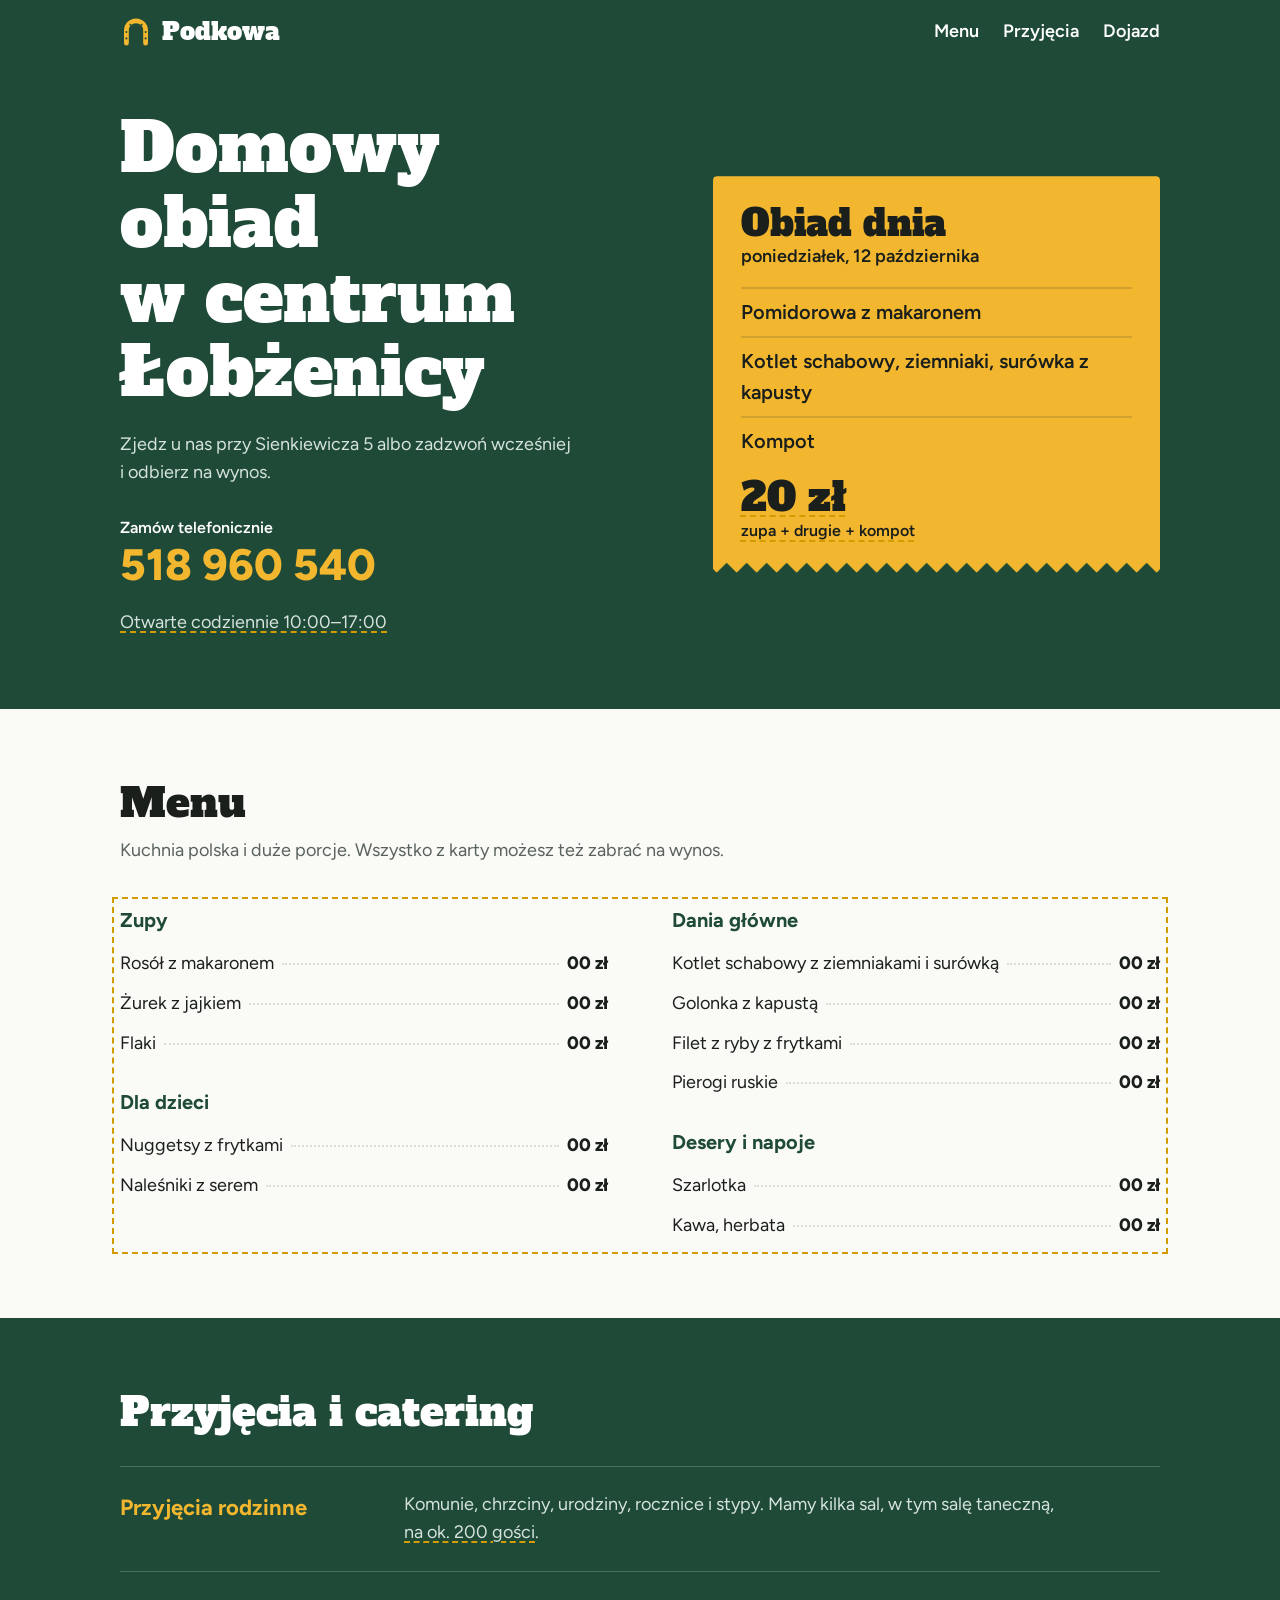
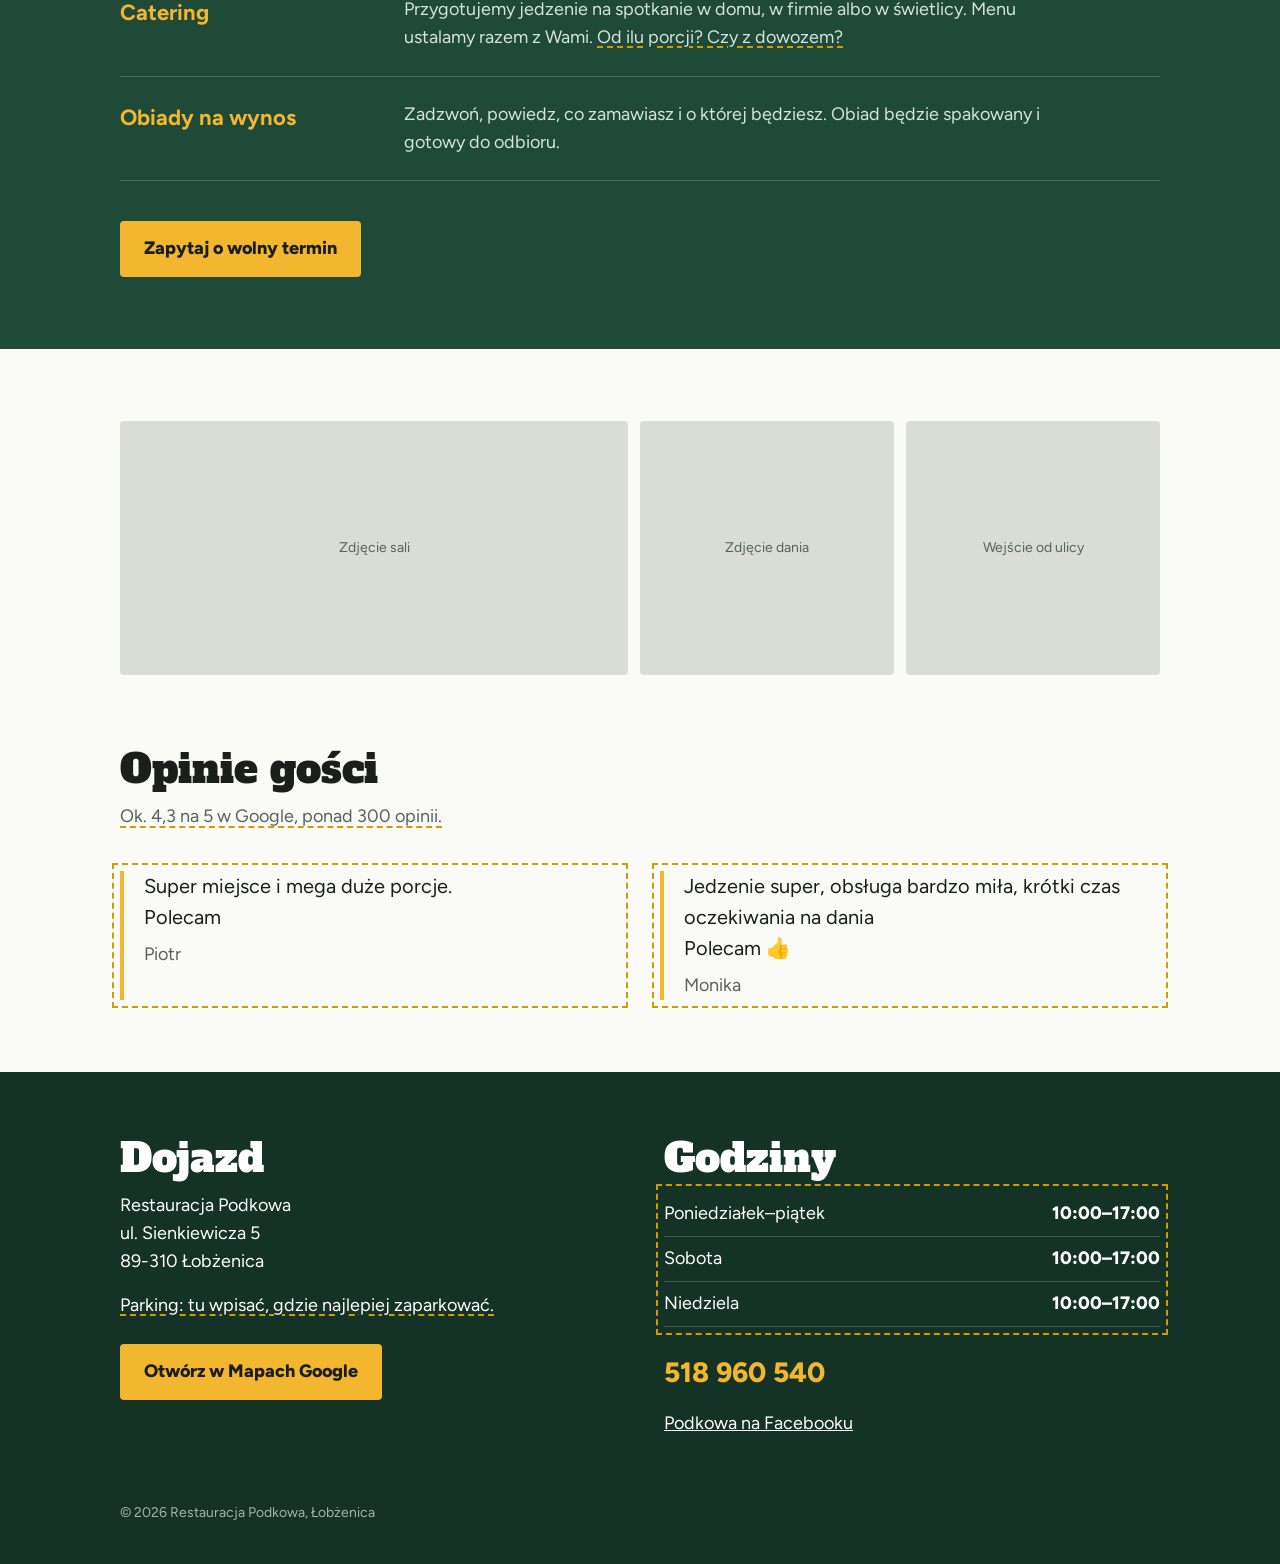
==== index.html @ 6f50b5cc "plik .gitignore" ====
<!DOCTYPE html>
<html lang="pl">
<head>
    <meta charset="UTF-8">
    <meta name="viewport" content="width=device-width, initial-scale=1.0">
    <!-- WZÓR: nie publikować z nazwą restauracji bez zgody właścicielki -->
    <meta name="robots" content="noindex">
    <title>Restauracja Podkowa – domowe obiady i przyjęcia | Łobżenica</title>
    <meta name="description" content="Restauracja Podkowa w centrum Łobżenicy: obiad dnia, dania na wynos, catering i przyjęcia rodzinne. Sienkiewicza 5, tel. 67 286 02 01.">
    <link rel="preconnect" href="https://fonts.googleapis.com">
    <link rel="preconnect" href="https://fonts.gstatic.com" crossorigin>
    <link href="https://fonts.googleapis.com/css2?family=Alfa+Slab+One&family=Figtree:wght@400;600;800&display=swap" rel="stylesheet">
    <link rel="stylesheet" href="style.css">
</head>
<body>
    <header class="top">
        <div class="wrap top-inner">
            <a href="#" class="logo">
                <!-- podkowa narysowana w SVG: łuk + 6 otworów na gwoździe -->
                <svg class="logo-mark" viewBox="0 0 40 40" aria-hidden="true">
                    <path d="M8 34 V18 a12 12 0 0 1 24 0 V34" fill="none" stroke="currentColor" stroke-width="6" stroke-linecap="round"/>
                    <circle cx="8" cy="28" r="1.3" fill="var(--green)"/>
                    <circle cx="8" cy="20" r="1.3" fill="var(--green)"/>
                    <circle cx="13" cy="11" r="1.3" fill="var(--green)"/>
                    <circle cx="27" cy="11" r="1.3" fill="var(--green)"/>
                    <circle cx="32" cy="20" r="1.3" fill="var(--green)"/>
                    <circle cx="32" cy="28" r="1.3" fill="var(--green)"/>
                </svg>
                Podkowa
            </a>
            <nav class="nav" aria-label="Główna nawigacja">
                <a href="#menu">Menu</a>
                <a href="#przyjecia">Przyjęcia</a>
                <a href="#kontakt">Dojazd</a>
            </nav>
        </div>
    </header>

    <main>

        <!-- HERO: od razu odpowiada na 3 pytania: co dziś jest, do której otwarte, jak zamówić -->
        <section class="hero">
            <div class="wrap hero-grid">
                <div class="hero-text">
                    <h1>Domowy obiad w&nbsp;centrum Łobżenicy</h1>
                    <p class="hero-lead">Zjedz u nas przy Sienkiewicza 5 albo zadzwoń wcześniej i odbierz na wynos.</p>

                    <!-- Numer tel. wziety z Facebooka -->
                    <a href="tel:+48518960540" class="phone-big">
                        <span class="phone-label">Zamów telefonicznie</span>
                        518 960 540
                    </a>

                    <!-- Godziny wziete z Google -->
                    <p class="hero-hours check">Otwarte codziennie 10:00–17:00</p>
                </div>

                <!-- Kartka z obiadem dnia: to jest najważniejszy element strony -->
                <!-- Zestaw i cena przykładowe (jedna opinia z Google wspomina 20 zł) -->
                <article class="slip" id="obiad-dnia">
                    <h2 class="slip-title">Obiad dnia</h2>
                    <p class="slip-date">poniedziałek, 12 października</p>
                    <ol class="slip-list">
                        <li>Pomidorowa z makaronem</li>
                        <li>Kotlet schabowy, ziemniaki, surówka z kapusty</li>
                        <li>Kompot</li>
                    </ol>
                    <p class="slip-price check">20 zł <small>zupa + drugie + kompot</small></p>
                </article>
            </div>
        </section>

        <section id="menu" class="block">
            <div class="wrap">
                <h2 class="block-title">Menu</h2>
                <p class="block-lead">Kuchnia polska i duże porcje. Wszystko z karty możesz też zabrać na wynos.</p>

                <!-- Całe menu i ceny są przykładowe -->
                <div class="menu check">
                    <div class="menu-col">
                        <h3>Zupy</h3>
                        <dl class="menu-list">
                            <div><dt>Rosół z makaronem</dt><dd>00 zł</dd></div>
                            <div><dt>Żurek z jajkiem</dt><dd>00 zł</dd></div>
                            <div><dt>Flaki</dt><dd>00 zł</dd></div>
                        </dl>
                        <h3>Dla dzieci</h3>
                        <dl class="menu-list">
                            <div><dt>Nuggetsy z frytkami</dt><dd>00 zł</dd></div>
                            <div><dt>Naleśniki z serem</dt><dd>00 zł</dd></div>
                        </dl>
                    </div>
                    <div class="menu-col">
                        <h3>Dania główne</h3>
                        <dl class="menu-list">
                            <div><dt>Kotlet schabowy z ziemniakami i surówką</dt><dd>00 zł</dd></div>
                            <div><dt>Golonka z kapustą</dt><dd>00 zł</dd></div>
                            <div><dt>Filet z ryby z frytkami</dt><dd>00 zł</dd></div>
                            <div><dt>Pierogi ruskie</dt><dd>00 zł</dd></div>
                        </dl>
                        <h3>Desery i napoje</h3>
                        <dl class="menu-list">
                            <div><dt>Szarlotka</dt><dd>00 zł</dd></div>
                            <div><dt>Kawa, herbata</dt><dd>00 zł</dd></div>
                        </dl>
                    </div>
                </div>
            </div>
        </section>

        <section id="przyjecia" class="block block-green">
            <div class="wrap">
                <h2 class="block-title">Przyjęcia i catering</h2>

                <div class="offer">
                    <!-- DO POTWIERDZENIA: liczba sal i miejsc (strona gminy: 3 sale + sala taneczna, ok. 200 miejsc) -->
                    <div class="offer-row">
                        <h3>Przyjęcia rodzinne</h3>
                        <p>Komunie, chrzciny, urodziny, rocznice i stypy. Mamy kilka sal, w tym salę taneczną, <span class="check">na ok. 200 gości</span>.</p>
                    </div>
                    <div class="offer-row">
                        <h3>Catering</h3>
                        <p>Przygotujemy jedzenie na spotkanie w domu, w firmie albo w świetlicy. Menu ustalamy razem z Wami. <span class="check">Od ilu porcji? Czy z dowozem?</span></p>
                    </div>
                    <div class="offer-row">
                        <h3>Obiady na wynos</h3>
                        <p>Zadzwoń, powiedz, co zamawiasz i o której będziesz. Obiad będzie spakowany i gotowy do odbioru.</p>
                    </div>
                </div>

                <a href="tel:+48518960540" class="btn">Zapytaj o wolny termin</a>
            </div>
        </section>

        <!-- ZDJĘCIA: tylko od właścicielki albo z ich Facebooka za zgodą -->
        <section class="photos wrap" aria-label="Zdjęcia">
            <div class="photo photo-wide">Zdjęcie sali</div>
            <div class="photo">Zdjęcie dania</div>
            <div class="photo">Wejście od ulicy</div>
        </section>

        <section id="opinie" class="block">
            <div class="wrap">
                <h2 class="block-title">Opinie gości</h2>
                <!-- Ocena: ok. 4,3 przy 309 opiniach. Sprawdzone w Mapach Google. -->
                <p class="block-lead check">Ok. 4,3 na 5 w Google, ponad 300 opinii.</p>

                <div class="reviews">
                    <blockquote class="review check">
                        <p>Super miejsce i mega duże porcje.<br>Polecam</p>
                        <cite>Piotr</cite>
                    </blockquote>
                    <blockquote class="review check">
                        <p>Jedzenie super, obsługa bardzo miła,  krótki czas oczekiwania na dania<br>
                        Polecam 👍</p>
                        <cite>Monika</cite>
                    </blockquote>
                </div>
            </div>
        </section>

    </main>

    <footer id="kontakt" class="footer">
        <div class="wrap footer-grid">
            <div>
                <h2 class="block-title">Dojazd</h2>
                <address>
                    Restauracja Podkowa<br>
                    ul. Sienkiewicza 5<br>
                    89-310 Łobżenica
                </address>
                <p class="check">Parking: tu wpisać, gdzie najlepiej zaparkować.</p>
                <a href="https://www.google.com/maps/search/?api=1&query=Restauracja+Podkowa+Sienkiewicza+5+%C5%81ob%C5%BCenica" class="btn" target="_blank" rel="noopener">Otwórz w Mapach Google</a>
            </div>
            <div>
                <h2 class="block-title">Godziny</h2>
                <!-- DO POTWIERDZENIA: godziny i do której wydawane są obiady -->
                <table class="hours check">
                    <tr><th scope="row">Poniedziałek–piątek</th><td>10:00–17:00</td></tr>
                    <tr><th scope="row">Sobota</th><td>10:00–17:00</td></tr>
                    <tr><th scope="row">Niedziela</th><td>10:00–17:00</td></tr>
                </table>
                <p><a href="tel:+48518960540" class="footer-phone">518 960 540</a></p>
                <p><a href="https://www.facebook.com/Podkowa.lobzenica/" target="_blank" rel="noopener">Podkowa na Facebooku</a></p>
            </div>
        </div>
        <p class="wrap footer-copy">© 2026 Restauracja Podkowa, Łobżenica</p>
    </footer>

    <!-- Na telefonie: przycisk "Zadzwoń" zawsze na dole ekranu -->
    <a href="tel:+48518960540" class="call-bar">Zadzwoń: 518 960 540</a>

</body>
</html>
---- style.css ----
/* RESET */
*, *::before, *::after {
    margin: 0;
    padding: 0;
    box-sizing: border-box;
}

/* KOLORY: butelkowa zieleń (jak markiza nad lokalem) + żółty jak żółtko */
:root {
    --green: #1e4a37;
    --green-dark: #143326;
    --yolk: #f3b72f;
    --paper: #fafaf6;
    --ink: #1a1f1c;
    --muted: #59625c;
    --line: #d9ddd4;
}

body {
    font-family: 'Figtree', system-ui, sans-serif;
    font-size: 1.125rem;
    line-height: 1.55;
    background: var(--paper);
    color: var(--ink);
}

/* Alfa Slab One tylko do nagłówków: jest ciężka, wygląda jak stary szyld */
h1, h2, .logo {
    font-family: 'Alfa Slab One', Georgia, serif;
    font-weight: 400;
    line-height: 1.1;
}

a {
    color: inherit;
}

a:focus-visible {
    outline: 3px solid var(--yolk);
    outline-offset: 3px;
}

.wrap {
    max-width: 1080px;
    margin: 0 auto;
    padding: 0 20px;
}

.check {
    text-decoration: underline dashed #d29b00 2px;
    text-underline-offset: 4px;
}

/* dla bloków (kartka, menu, tabela) podkreślenie nie zadziała, więc ramka */
.menu.check, .review.check, .hours.check {
    text-decoration: none;
    outline: 2px dashed #d29b00;
    outline-offset: 6px;
}

/* GÓRA STRONY */
.top {
    background: var(--green);
    color: #fff;
}

.top-inner {
    display: flex;
    align-items: center;
    justify-content: space-between;
    gap: 16px;
    min-height: 64px;
}

.logo {
    display: flex;
    align-items: center;
    gap: 10px;
    font-size: 1.5rem;
    text-decoration: none;
}

.logo-mark {
    width: 32px;
    height: 32px;
    color: var(--yolk);
}

.nav {
    display: flex;
    gap: 24px;
}

.nav a {
    font-weight: 600;
    text-decoration: none;
}

.nav a:hover {
    color: var(--yolk);
}

/* HERO */
.hero {
    background: var(--green);
    color: #fff;
    padding: 48px 0 72px;
}

.hero-grid {
    display: grid;
    grid-template-columns: 1.2fr 1fr;
    gap: 56px;
    align-items: center;
}

.hero h1 {
    font-size: clamp(2.5rem, 6vw, 4.25rem);
    max-width: 12ch;
}

.hero-lead {
    margin: 20px 0 32px;
    max-width: 38ch;
    color: #d6e3dc;
}

.phone-big {
    display: inline-block;
    font-size: clamp(2rem, 5vw, 2.75rem);
    font-weight: 800;
    color: var(--yolk);
    text-decoration: none;
    line-height: 1.1;
}

.phone-big:hover {
    text-decoration: underline;
}

.phone-label {
    display: block;
    font-size: 1rem;
    font-weight: 600;
    color: #fff;
    margin-bottom: 4px;
}

.hero-hours {
    margin-top: 20px;
    color: #d6e3dc;
}

/* KARTKA "OBIAD DNIA": jedyny mocny akcent na stronie */
.slip {
    background: var(--yolk);
    color: var(--ink);
    padding: 28px 28px 24px;
    border-radius: 4px;
    /* ząbkowany dolny brzeg, jak oderwana kartka z bloczka */
    --zab: 10px;
    mask: conic-gradient(from -45deg at bottom, #0000, #000 1deg 89deg, #0000 90deg) 50% / calc(2 * var(--zab)) 100%;
    padding-bottom: calc(24px + var(--zab));
}

.slip-title {
    font-size: 2.25rem;
}

.slip-date {
    font-weight: 600;
    margin-bottom: 16px;
}

.slip-list {
    list-style: none;
    font-size: 1.25rem;
    font-weight: 600;
}

.slip-list li {
    padding: 8px 0;
    border-top: 2px solid rgba(26, 31, 28, 0.15);
}

.slip-price {
    font-family: 'Alfa Slab One', Georgia, serif;
    font-size: 2.5rem;
    margin-top: 12px;
    line-height: 1;
}

.slip-price small {
    display: block;
    font-family: 'Figtree', sans-serif;
    font-size: 1rem;
    font-weight: 600;
    margin-top: 6px;
}

/* SEKCJE */
.block {
    padding: 72px 0;
}

.block-title {
    font-size: clamp(1.75rem, 4vw, 2.5rem);
    margin-bottom: 12px;
}

.block-lead {
    color: var(--muted);
    max-width: 52ch;
    margin-bottom: 40px;
}

/* MENU: kropki między nazwą a ceną, jak w drukowanej karcie */
.menu {
    display: grid;
    grid-template-columns: 1fr 1fr;
    gap: 0 64px;
}

.menu h3 {
    font-size: 1.25rem;
    color: var(--green);
    margin: 24px 0 8px;
}

.menu-col > h3:first-child {
    margin-top: 0;
}

.menu-list > div {
    display: flex;
    align-items: baseline;
    gap: 8px;
    padding: 6px 0;
}

/* kropki to pusty element z dolną kropkowaną linią, który wypełnia wolne miejsce */
.menu-list > div::after {
    content: "";
    order: 1;
    flex: 1;
    border-bottom: 2px dotted var(--line);
    transform: translateY(-4px);
}

.menu-list dd {
    order: 2;
    font-weight: 800;
    white-space: nowrap;
}

/* PRZYJĘCIA */
.block-green {
    background: var(--green);
    color: #fff;
}

.offer {
    margin: 32px 0 40px;
}

.offer-row {
    display: grid;
    grid-template-columns: 260px 1fr;
    gap: 24px;
    padding: 24px 0;
    border-top: 1px solid rgba(255, 255, 255, 0.2);
}

.offer-row:last-child {
    border-bottom: 1px solid rgba(255, 255, 255, 0.2);
}

.offer-row h3 {
    font-size: 1.375rem;
    color: var(--yolk);
}

.offer-row p {
    color: #d6e3dc;
    max-width: 56ch;
}

.btn {
    display: inline-block;
    background: var(--yolk);
    color: var(--ink);
    font-weight: 800;
    text-decoration: none;
    padding: 14px 24px;
    border-radius: 4px;
}

.btn:hover {
    background: #ffc94d;
}

/* ZDJĘCIA (na razie puste miejsca) */
.photos {
    display: grid;
    grid-template-columns: 2fr 1fr 1fr;
    gap: 12px;
    margin-top: 72px;
}

.photo {
    aspect-ratio: 1;
    background: var(--line);
    color: var(--muted);
    display: grid;
    place-items: center;
    font-size: 0.875rem;
    border-radius: 4px;
}

.photo-wide {
    aspect-ratio: auto;
}

/* OPINIE */
.reviews {
    display: grid;
    grid-template-columns: 1fr 1fr;
    gap: 40px;
}

.review {
    border-left: 4px solid var(--yolk);
    padding-left: 20px;
}

.review p {
    font-size: 1.25rem;
    margin-bottom: 8px;
}

.review cite {
    font-style: normal;
    color: var(--muted);
}

/* STOPKA = KONTAKT */
.footer {
    background: var(--green-dark);
    color: #fff;
    padding: 64px 0 24px;
}

.footer-grid {
    display: grid;
    grid-template-columns: 1fr 1fr;
    gap: 48px;
}

.footer address {
    font-style: normal;
    margin: 8px 0 16px;
}

.footer p {
    margin-bottom: 16px;
}

.footer .btn {
    margin-top: 8px;
}

.hours {
    width: 100%;
    border-collapse: collapse;
    margin: 8px 0 24px;
}

.hours th, .hours td {
    padding: 8px 0;
    border-bottom: 1px solid rgba(255, 255, 255, 0.2);
    text-align: left;
    font-weight: 400;
}

.hours td {
    text-align: right;
    font-weight: 800;
}

.footer-phone {
    font-size: 1.75rem;
    font-weight: 800;
    color: var(--yolk);
    text-decoration: none;
}

.footer-copy {
    margin-top: 48px;
    font-size: 0.875rem;
    color: #9fb5a9;
}

/* pasek "Zadzwoń" widać tylko na telefonie */
.call-bar {
    display: none;
}

/* TELEFON */
@media (max-width: 760px) {
    body {
        font-size: 1.0625rem;
        /* miejsce na pasek "Zadzwoń" na dole */
        padding-bottom: 64px;
    }

    .nav {
        gap: 16px;
        font-size: 0.9375rem;
    }

    .logo {
        font-size: 1.25rem;
    }

    .hero {
        padding: 32px 0 56px;
    }

    .hero-grid, .menu, .reviews, .footer-grid {
        grid-template-columns: 1fr;
    }

    .hero-grid {
        gap: 40px;
    }

    .offer-row {
        grid-template-columns: 1fr;
        gap: 8px;
    }

    .photos {
        grid-template-columns: 1fr 1fr;
    }

    .photo-wide {
        grid-column: 1 / -1;
        aspect-ratio: 16 / 9;
    }

    .block {
        padding: 56px 0;
    }

    .call-bar {
        display: block;
        position: fixed;
        left: 0;
        right: 0;
        bottom: 0;
        background: var(--yolk);
        color: var(--ink);
        text-align: center;
        font-weight: 800;
        font-size: 1.125rem;
        text-decoration: none;
        padding: 16px;
        box-shadow: 0 -2px 12px rgba(0, 0, 0, 0.15);
    }
}

@media (max-width: 340px) {
    .nav a:first-child {
        display: none;
    }
}
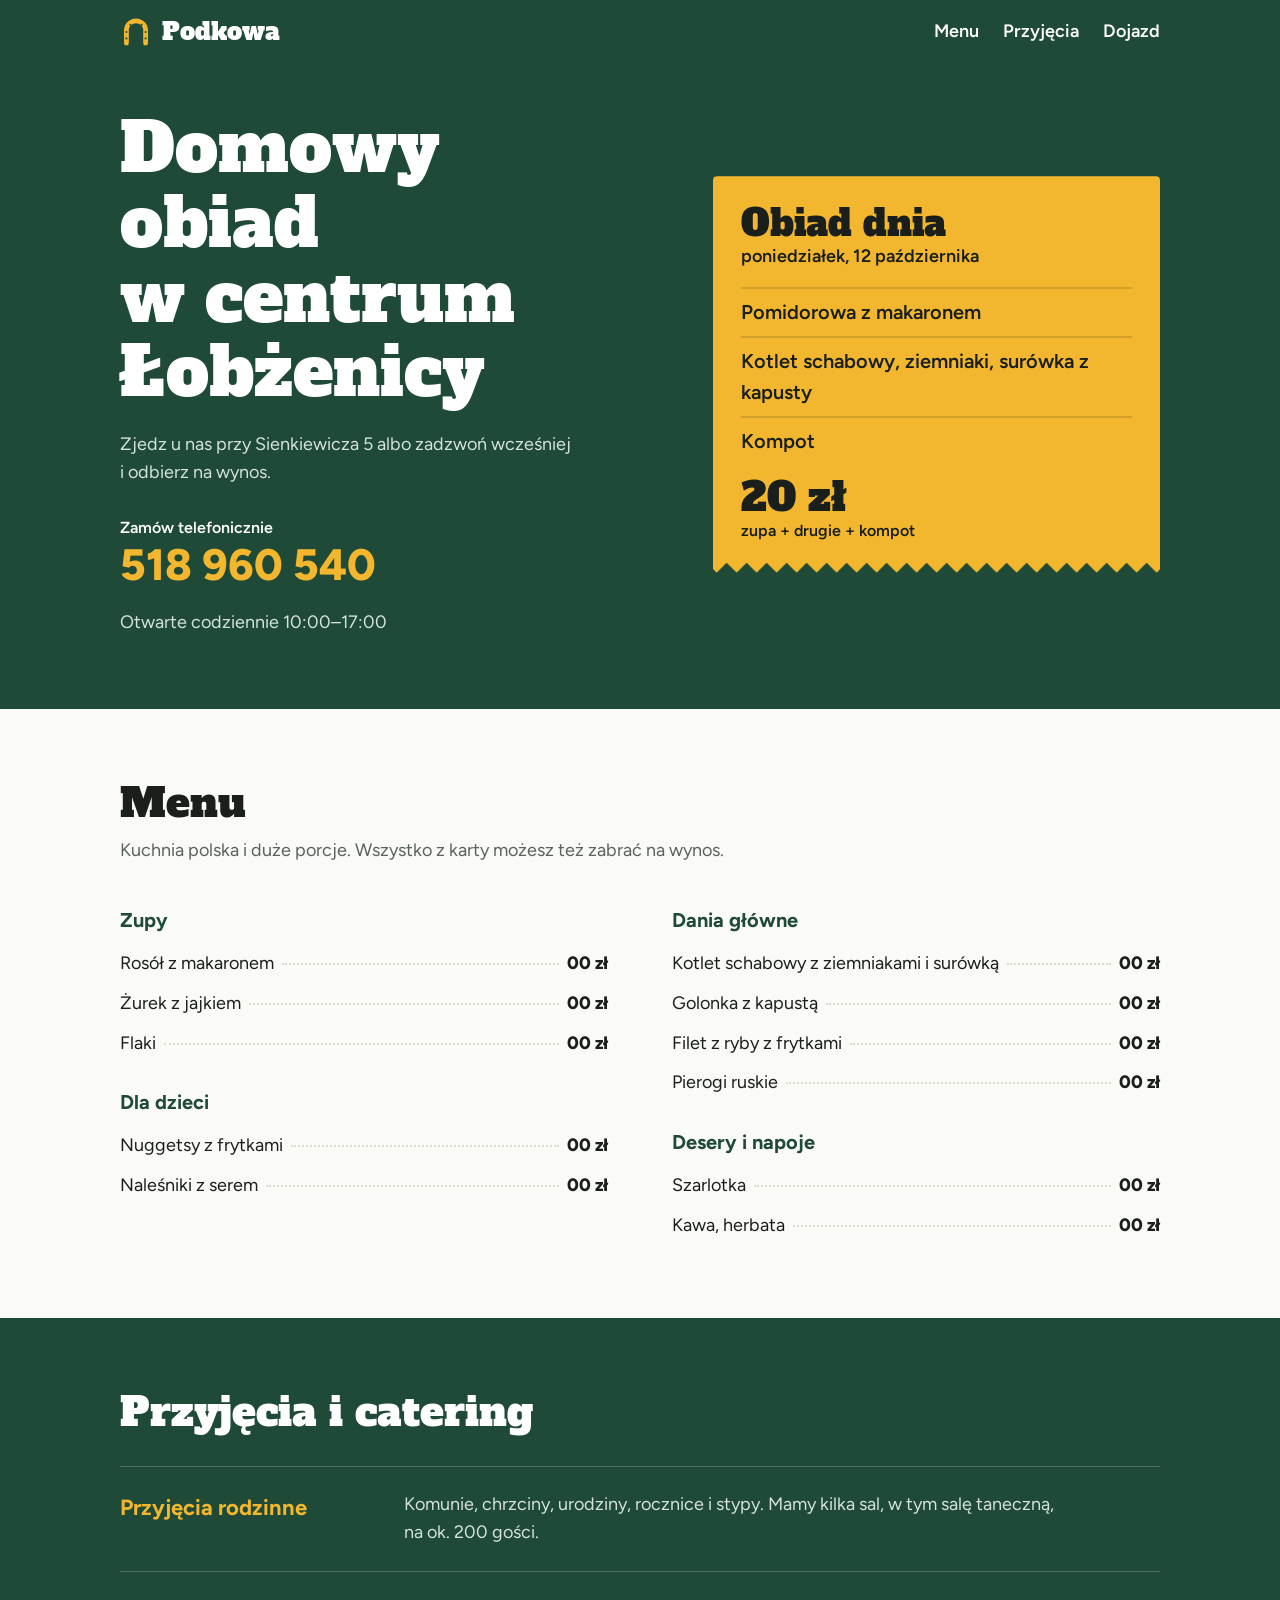
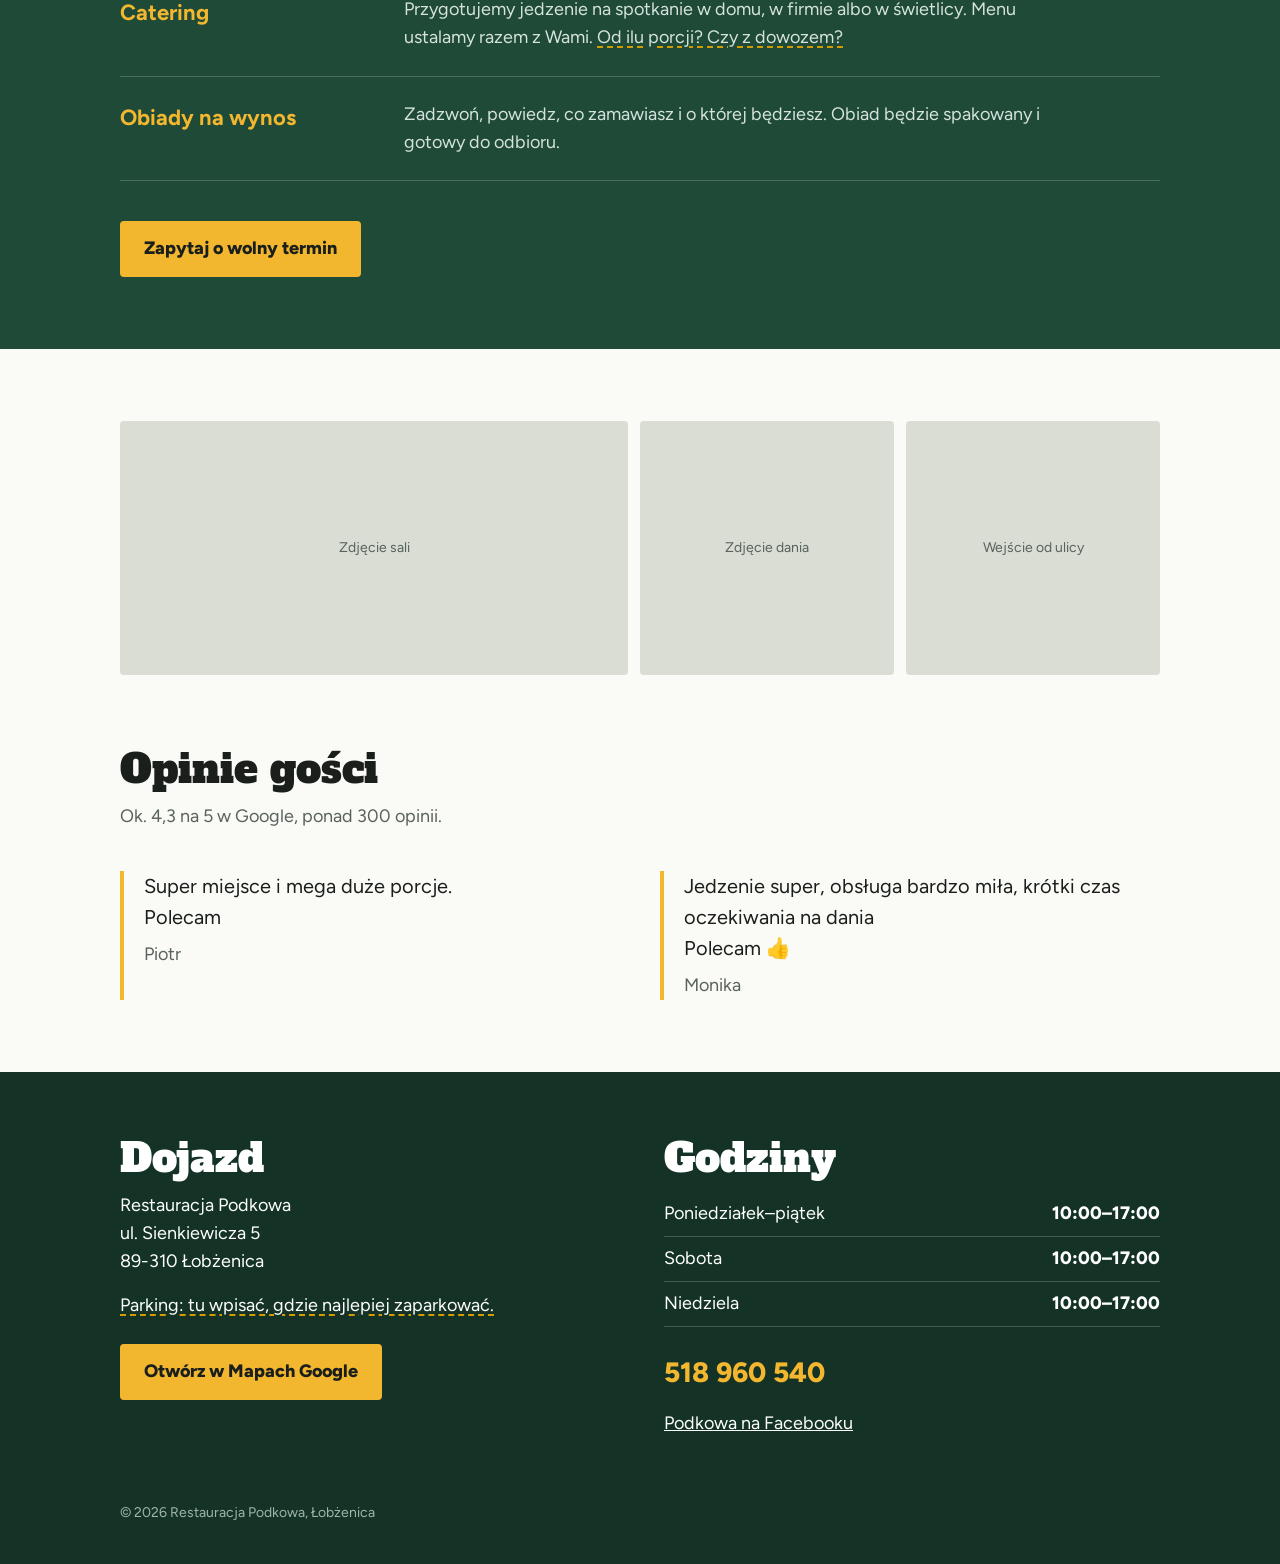
==== commit 4a773a08: "Usuniecie klasy check z rzeczy ktore sa sprawdzone albo uwazam ze sa niepotrzebne" ====
--- a/index.html
+++ b/index.html
@@ -52,7 +52,7 @@
                     </a>
 
                     <!-- Godziny wziete z Google -->
-                    <p class="hero-hours check">Otwarte codziennie 10:00–17:00</p>
+                    <p class="hero-hours">Otwarte codziennie 10:00–17:00</p>
                 </div>
 
                 <!-- Kartka z obiadem dnia: to jest najważniejszy element strony -->
@@ -65,7 +65,7 @@
                         <li>Kotlet schabowy, ziemniaki, surówka z kapusty</li>
                         <li>Kompot</li>
                     </ol>
-                    <p class="slip-price check">20 zł <small>zupa + drugie + kompot</small></p>
+                    <p class="slip-price">20 zł <small>zupa + drugie + kompot</small></p>
                 </article>
             </div>
         </section>
@@ -76,7 +76,7 @@
                 <p class="block-lead">Kuchnia polska i duże porcje. Wszystko z karty możesz też zabrać na wynos.</p>
 
                 <!-- Całe menu i ceny są przykładowe -->
-                <div class="menu check">
+                <div class="menu">
                     <div class="menu-col">
                         <h3>Zupy</h3>
                         <dl class="menu-list">
@@ -116,7 +116,7 @@
                     <!-- DO POTWIERDZENIA: liczba sal i miejsc (strona gminy: 3 sale + sala taneczna, ok. 200 miejsc) -->
                     <div class="offer-row">
                         <h3>Przyjęcia rodzinne</h3>
-                        <p>Komunie, chrzciny, urodziny, rocznice i stypy. Mamy kilka sal, w tym salę taneczną, <span class="check">na ok. 200 gości</span>.</p>
+                        <p>Komunie, chrzciny, urodziny, rocznice i stypy. Mamy kilka sal, w tym salę taneczną, <span>na ok. 200 gości</span>.</p>
                     </div>
                     <div class="offer-row">
                         <h3>Catering</h3>
@@ -143,14 +143,14 @@
             <div class="wrap">
                 <h2 class="block-title">Opinie gości</h2>
                 <!-- Ocena: ok. 4,3 przy 309 opiniach. Sprawdzone w Mapach Google. -->
-                <p class="block-lead check">Ok. 4,3 na 5 w Google, ponad 300 opinii.</p>
+                <p class="block-lead">Ok. 4,3 na 5 w Google, ponad 300 opinii.</p>
 
                 <div class="reviews">
-                    <blockquote class="review check">
+                    <blockquote class="review">
                         <p>Super miejsce i mega duże porcje.<br>Polecam</p>
                         <cite>Piotr</cite>
                     </blockquote>
-                    <blockquote class="review check">
+                    <blockquote class="review">
                         <p>Jedzenie super, obsługa bardzo miła,  krótki czas oczekiwania na dania<br>
                         Polecam 👍</p>
                         <cite>Monika</cite>
@@ -176,7 +176,7 @@
             <div>
                 <h2 class="block-title">Godziny</h2>
                 <!-- DO POTWIERDZENIA: godziny i do której wydawane są obiady -->
-                <table class="hours check">
+                <table class="hours">
                     <tr><th scope="row">Poniedziałek–piątek</th><td>10:00–17:00</td></tr>
                     <tr><th scope="row">Sobota</th><td>10:00–17:00</td></tr>
                     <tr><th scope="row">Niedziela</th><td>10:00–17:00</td></tr>
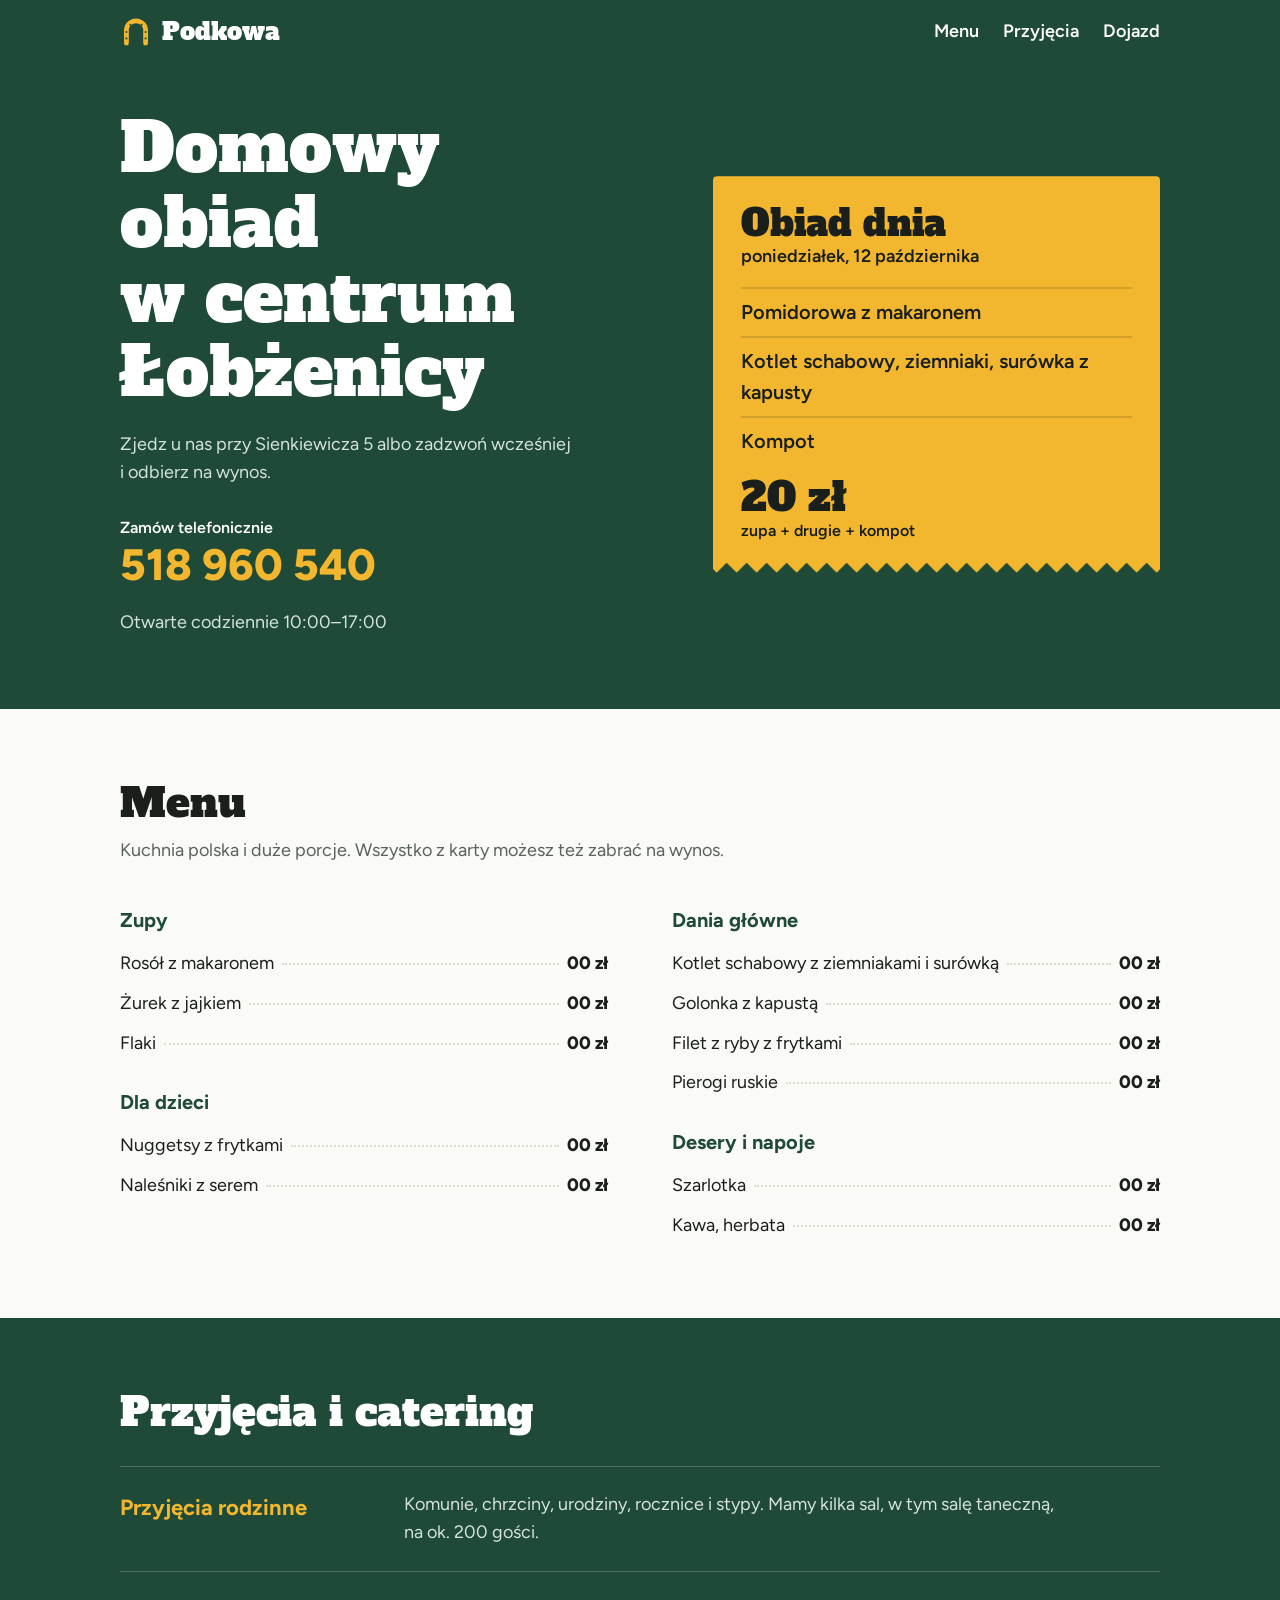
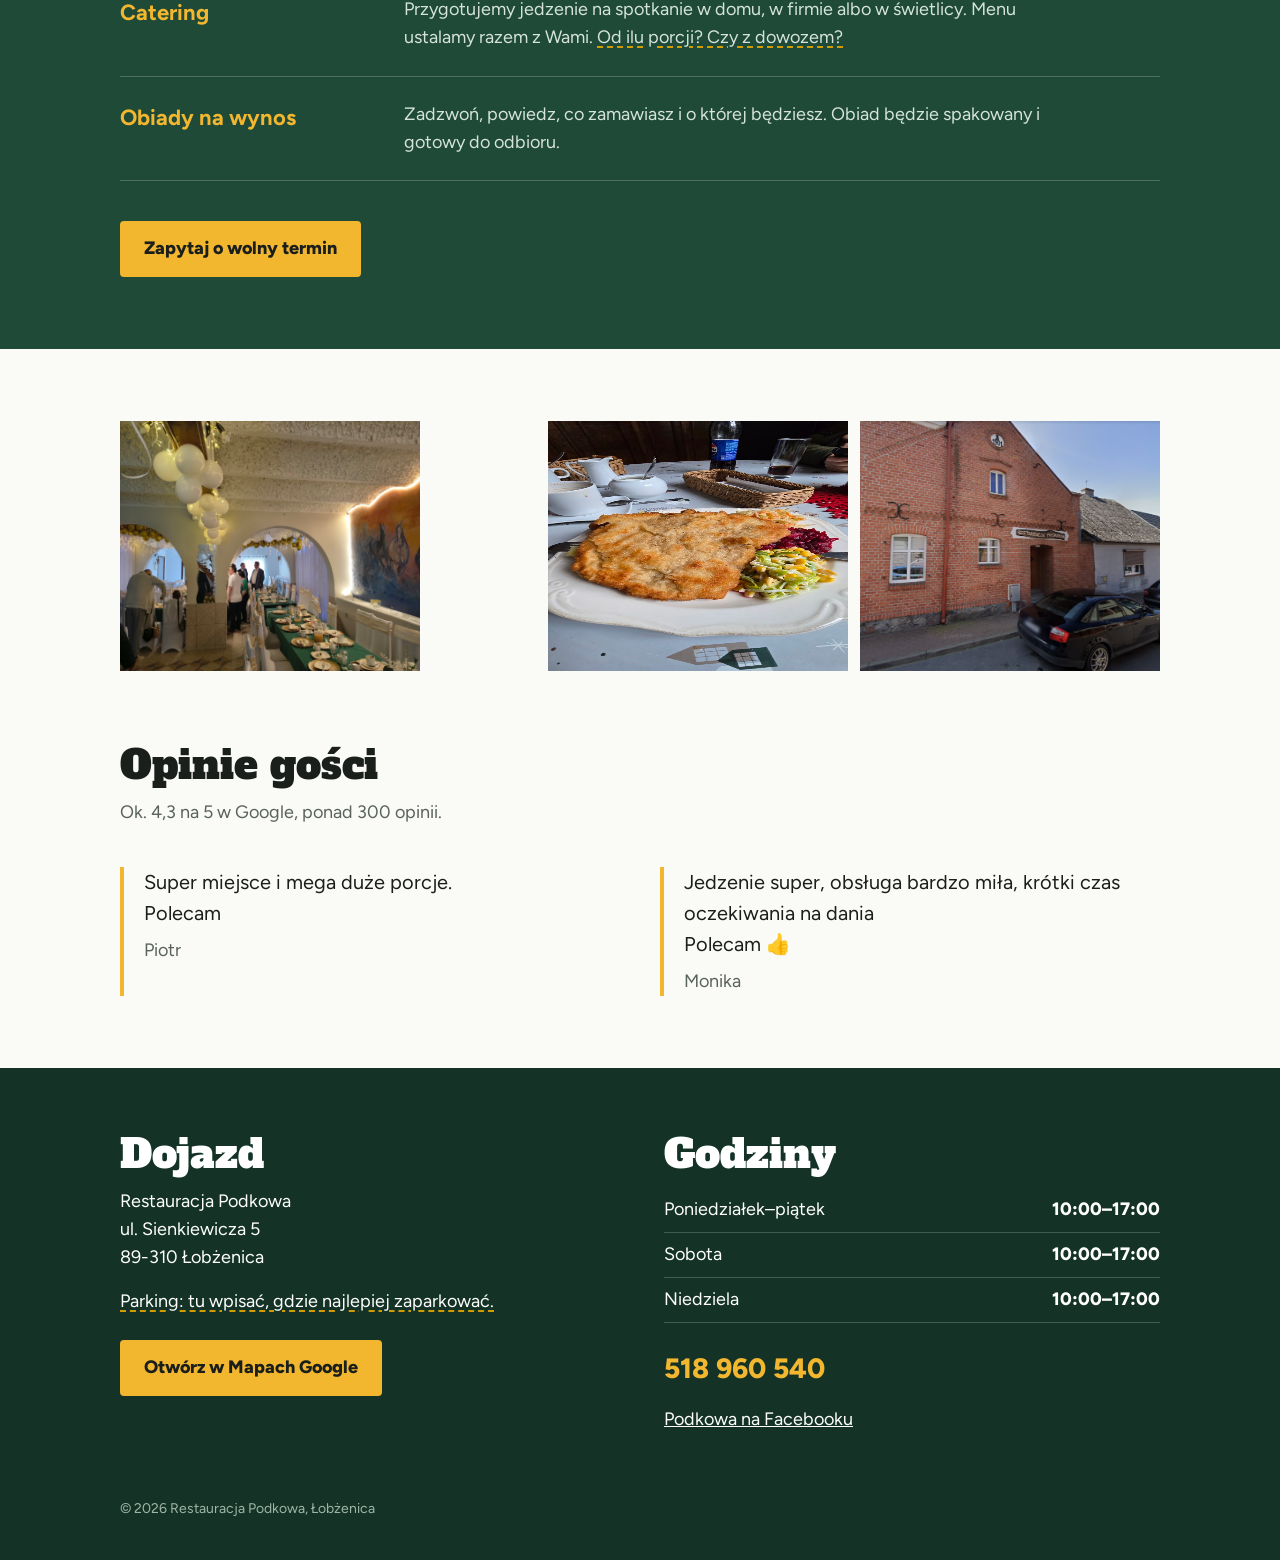
==== commit 10ddcbfe: "Dodanie prawdziwych zdjec" ====
--- a/index.html
+++ b/index.html
@@ -134,9 +134,9 @@
 
         <!-- ZDJĘCIA: tylko od właścicielki albo z ich Facebooka za zgodą -->
         <section class="photos wrap" aria-label="Zdjęcia">
-            <div class="photo photo-wide">Zdjęcie sali</div>
-            <div class="photo">Zdjęcie dania</div>
-            <div class="photo">Wejście od ulicy</div>
+            <img src="zdjecia/zdj_sali.jpg" alt="Zdjęcie sali" width="300" height="250">
+            <img src="zdjecia/zdj_dania.jpg" alt="Zdjęcie dania" width="300" height="250">
+            <img src="zdjecia/zdj_ulica.jpg" alt="Zdjęcie wejścia od strony ulicy" width="300" height="250">
         </section>
 
         <section id="opinie" class="block">
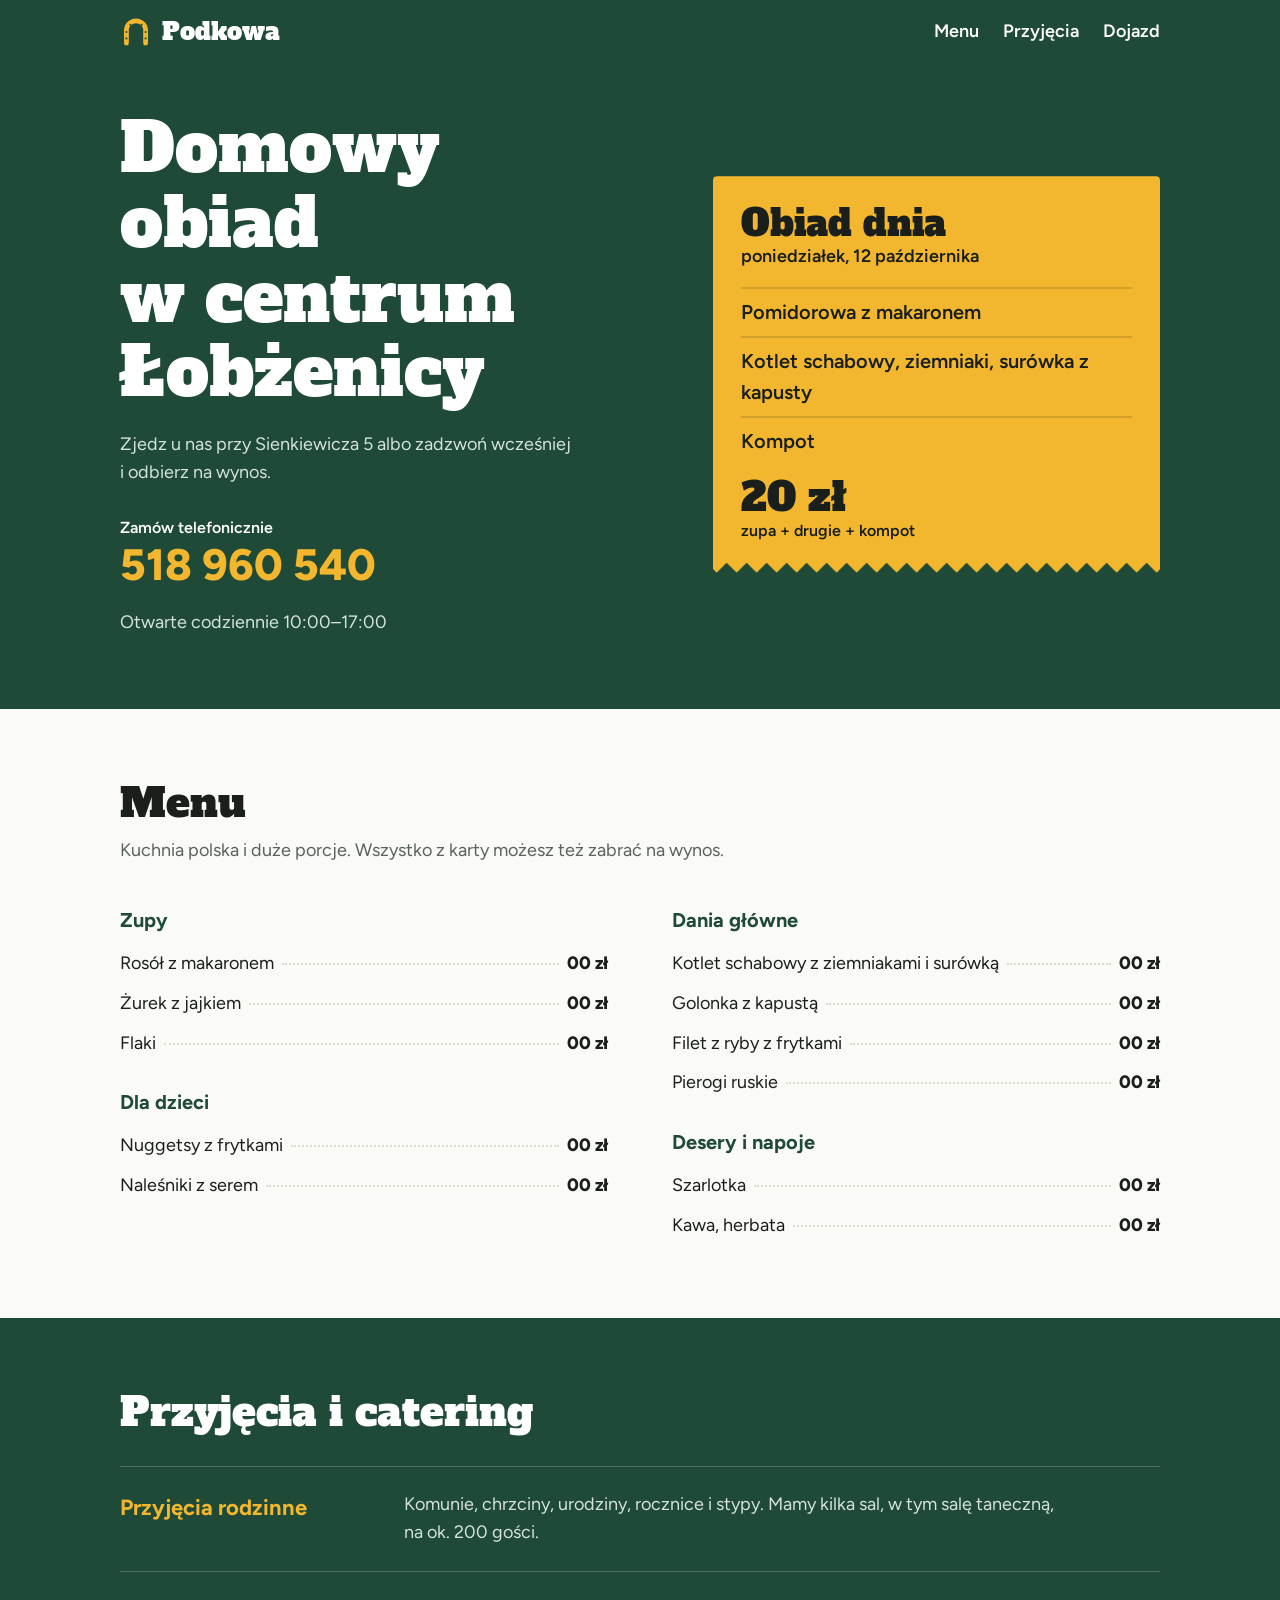
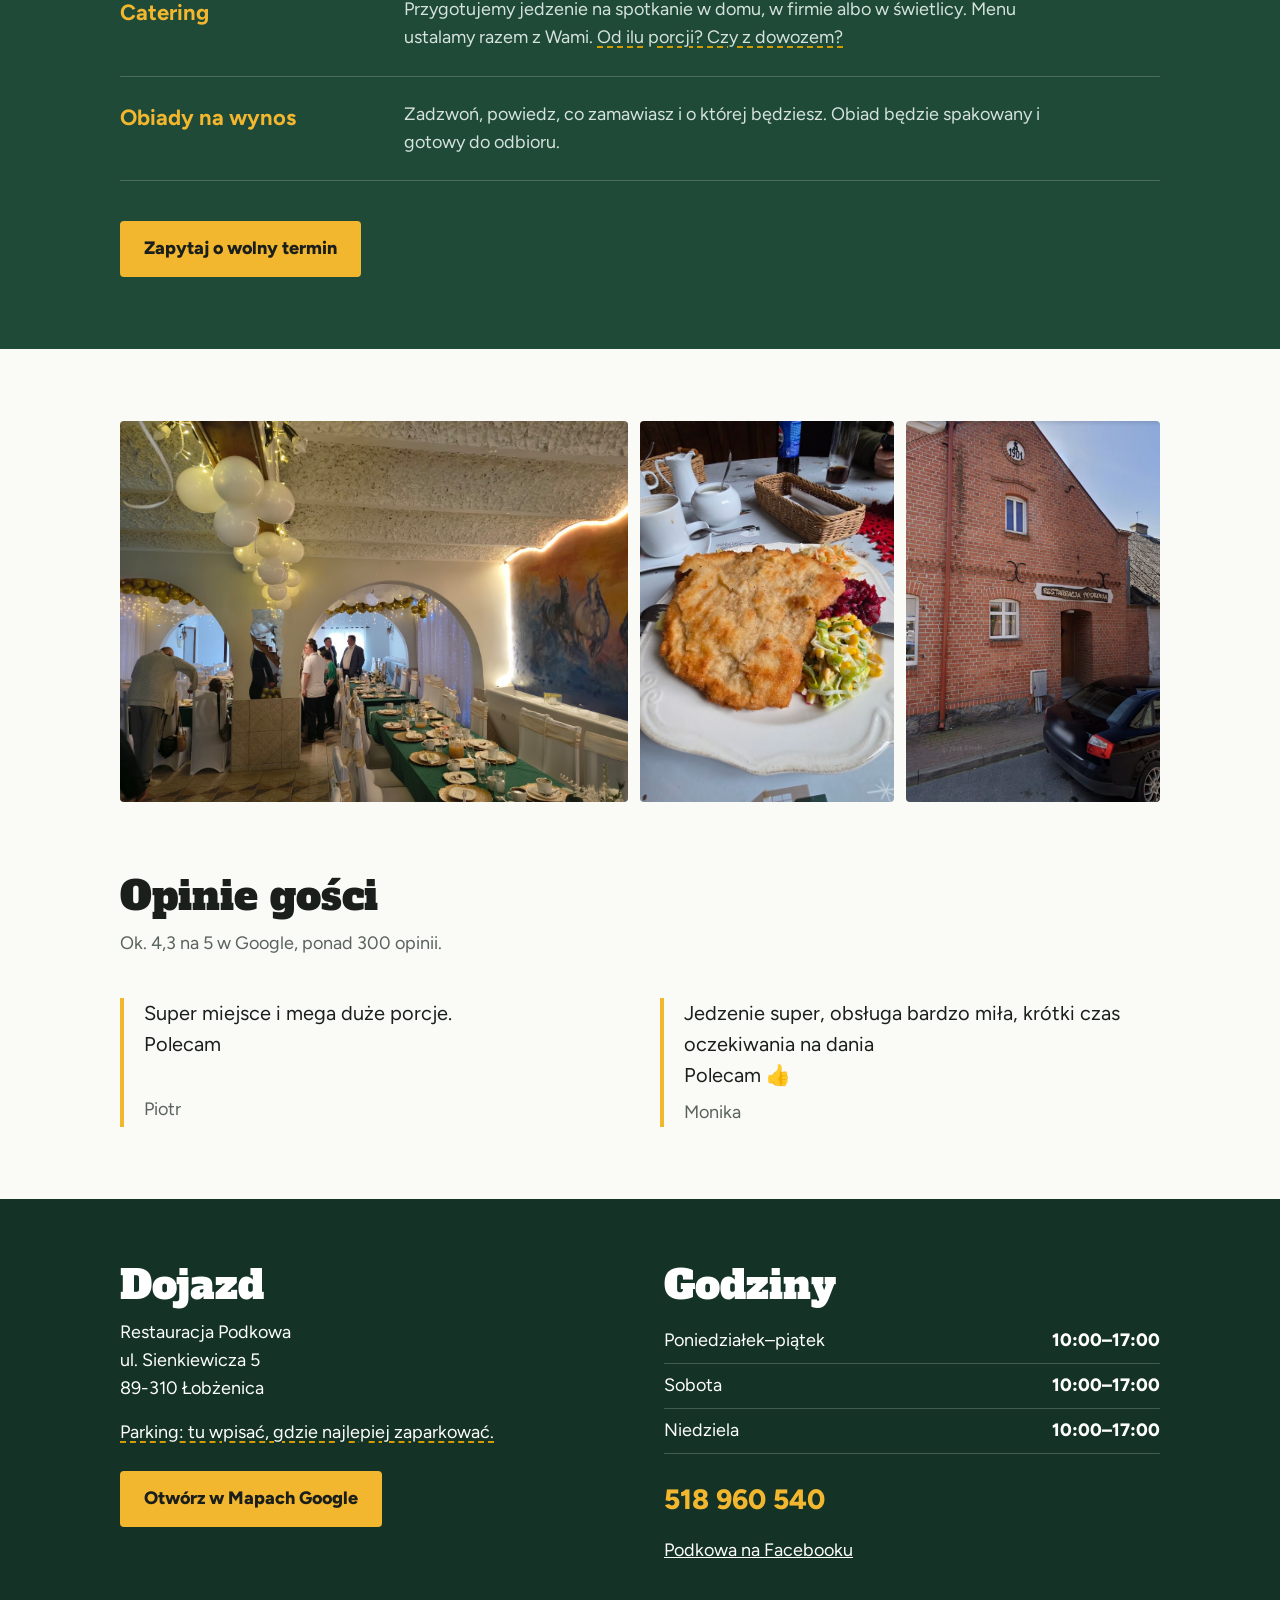
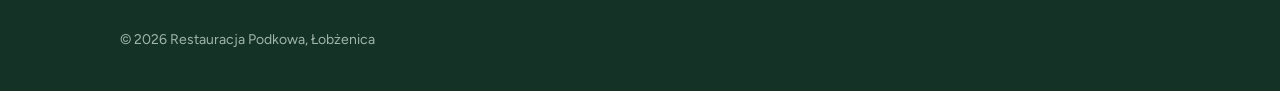
==== commit 6380094c: "Poprawa widocznosci zdjec poprzez dodanie klas, oraz zmniejszenie pliku zdj_ulica.jpg" ====
--- a/index.html
+++ b/index.html
@@ -134,9 +134,9 @@
 
         <!-- ZDJĘCIA: tylko od właścicielki albo z ich Facebooka za zgodą -->
         <section class="photos wrap" aria-label="Zdjęcia">
-            <img src="zdjecia/zdj_sali.jpg" alt="Zdjęcie sali" width="300" height="250">
-            <img src="zdjecia/zdj_dania.jpg" alt="Zdjęcie dania" width="300" height="250">
-            <img src="zdjecia/zdj_ulica.jpg" alt="Zdjęcie wejścia od strony ulicy" width="300" height="250">
+            <img src="zdjecia/zdj_sali.jpg" class="photo photo-wide" alt="Zdjęcie sali" width="1360" height="1020">
+            <img src="zdjecia/zdj_dania.jpg" class="photo" alt="Zdjęcie dania" width="574" height="1020">
+            <img src="zdjecia/zdj_ulica.jpg" class="photo" alt="Zdjęcie wejścia od strony ulicy" width="1328" height="1234">
         </section>
 
         <section id="opinie" class="block">
@@ -147,7 +147,7 @@
 
                 <div class="reviews">
                     <blockquote class="review">
-                        <p>Super miejsce i mega duże porcje.<br>Polecam</p>
+                        <p>Super miejsce i mega duże porcje.<br>Polecam</p><br>
                         <cite>Piotr</cite>
                     </blockquote>
                     <blockquote class="review">
--- a/style.css
+++ b/style.css
@@ -309,12 +309,10 @@
 
 .photo {
     aspect-ratio: 1;
-    background: var(--line);
-    color: var(--muted);
-    display: grid;
-    place-items: center;
-    font-size: 0.875rem;
     border-radius: 4px;
+    width: 100%;
+    height: 100%;
+    object-fit: cover;
 }
 
 .photo-wide {
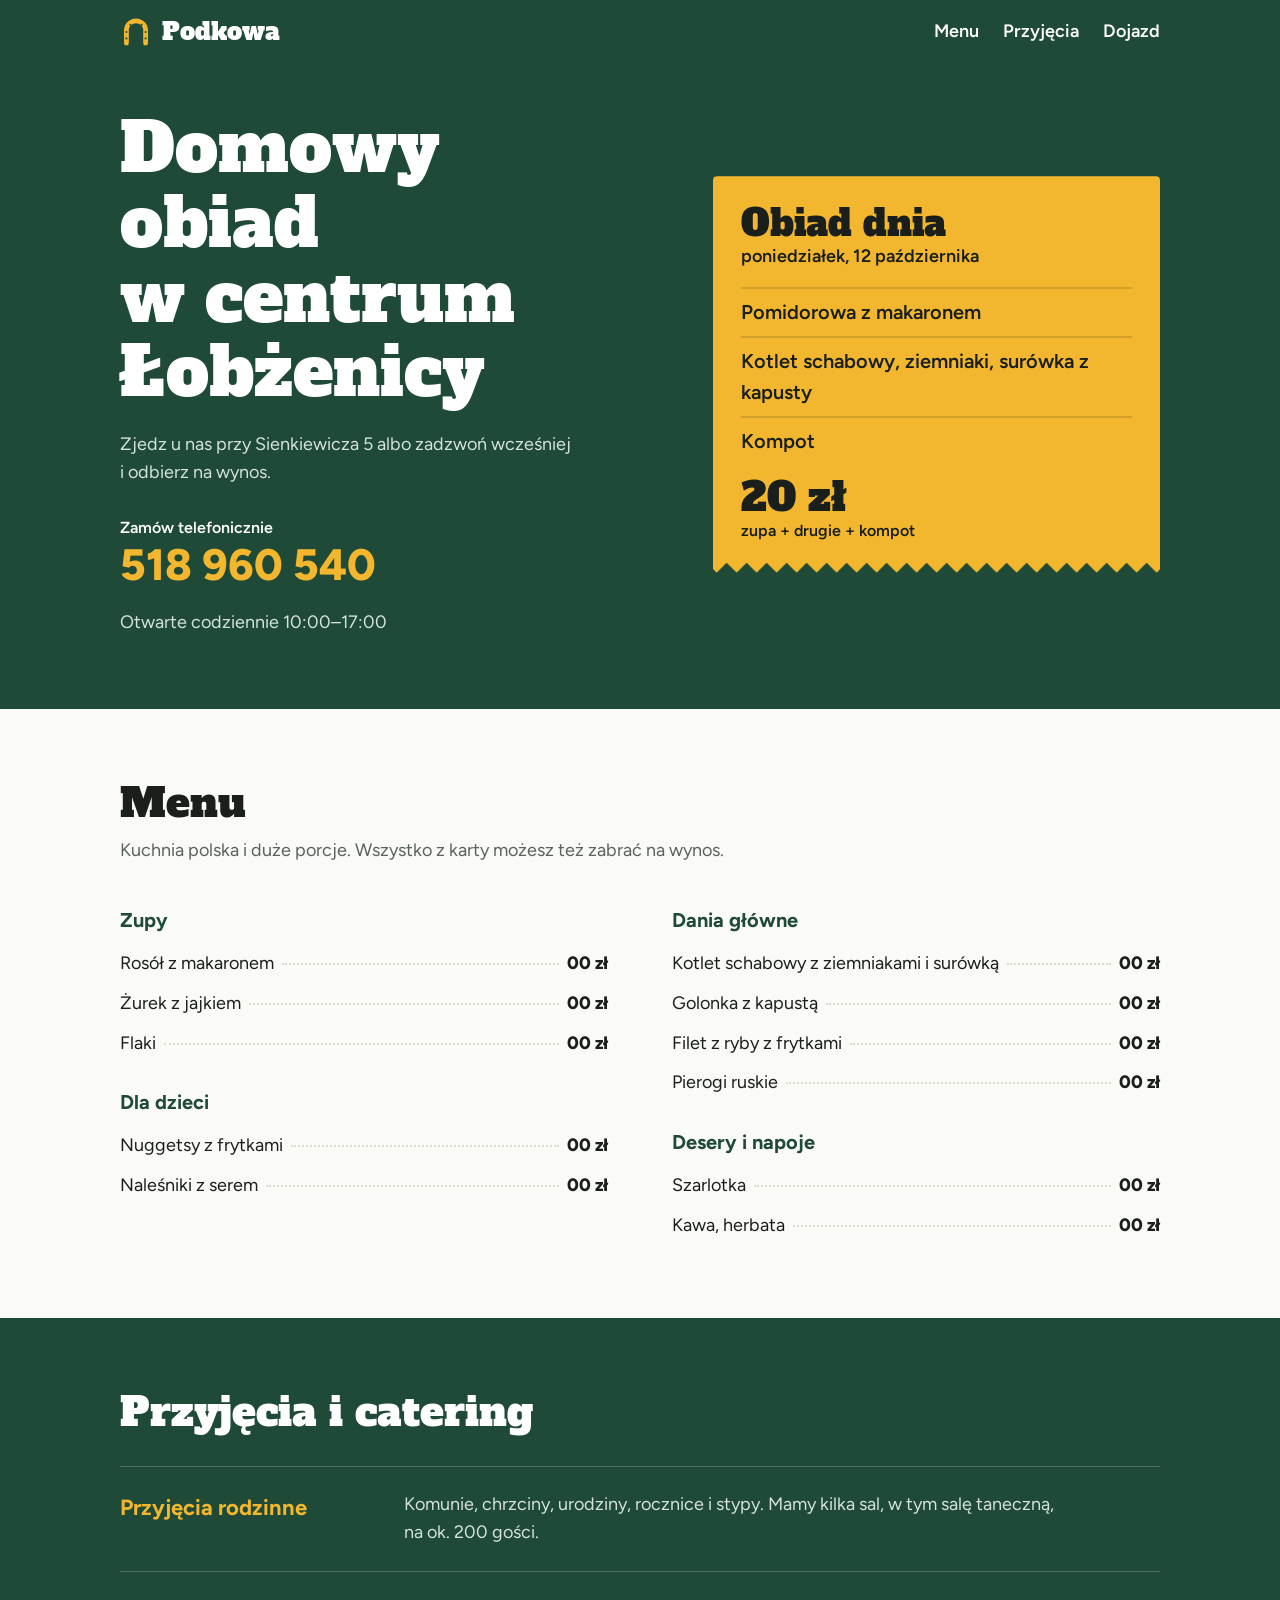
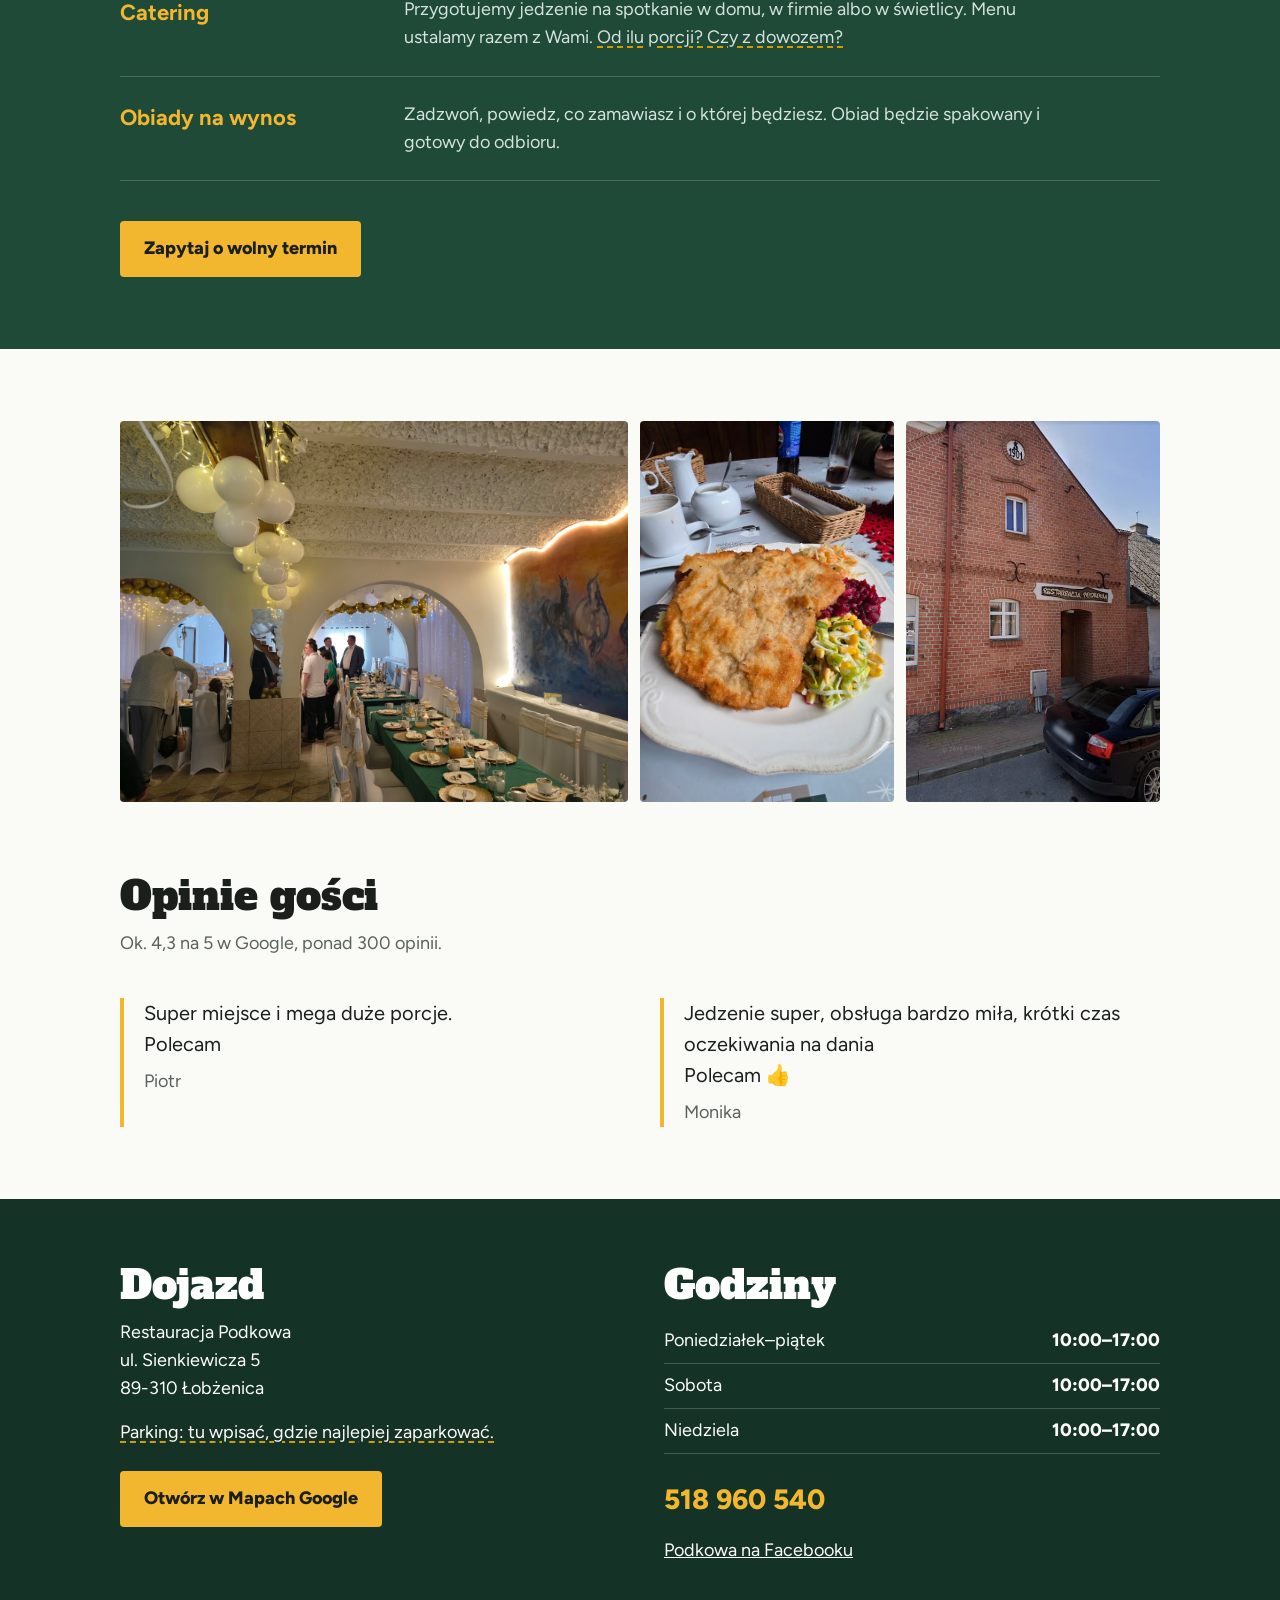
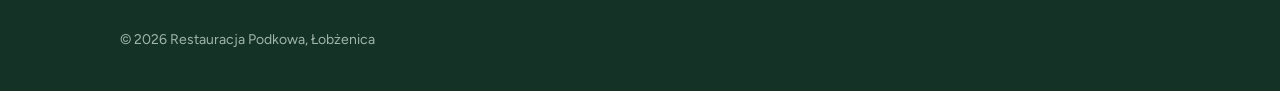
==== commit d05e4256: "Kompresja zdjecia zdj_ulica.jpg oraz usuniecie zbednego br przy opinii Piotra" ====
--- a/index.html
+++ b/index.html
@@ -147,7 +147,7 @@
 
                 <div class="reviews">
                     <blockquote class="review">
-                        <p>Super miejsce i mega duże porcje.<br>Polecam</p><br>
+                        <p>Super miejsce i mega duże porcje.<br>Polecam</p>
                         <cite>Piotr</cite>
                     </blockquote>
                     <blockquote class="review">
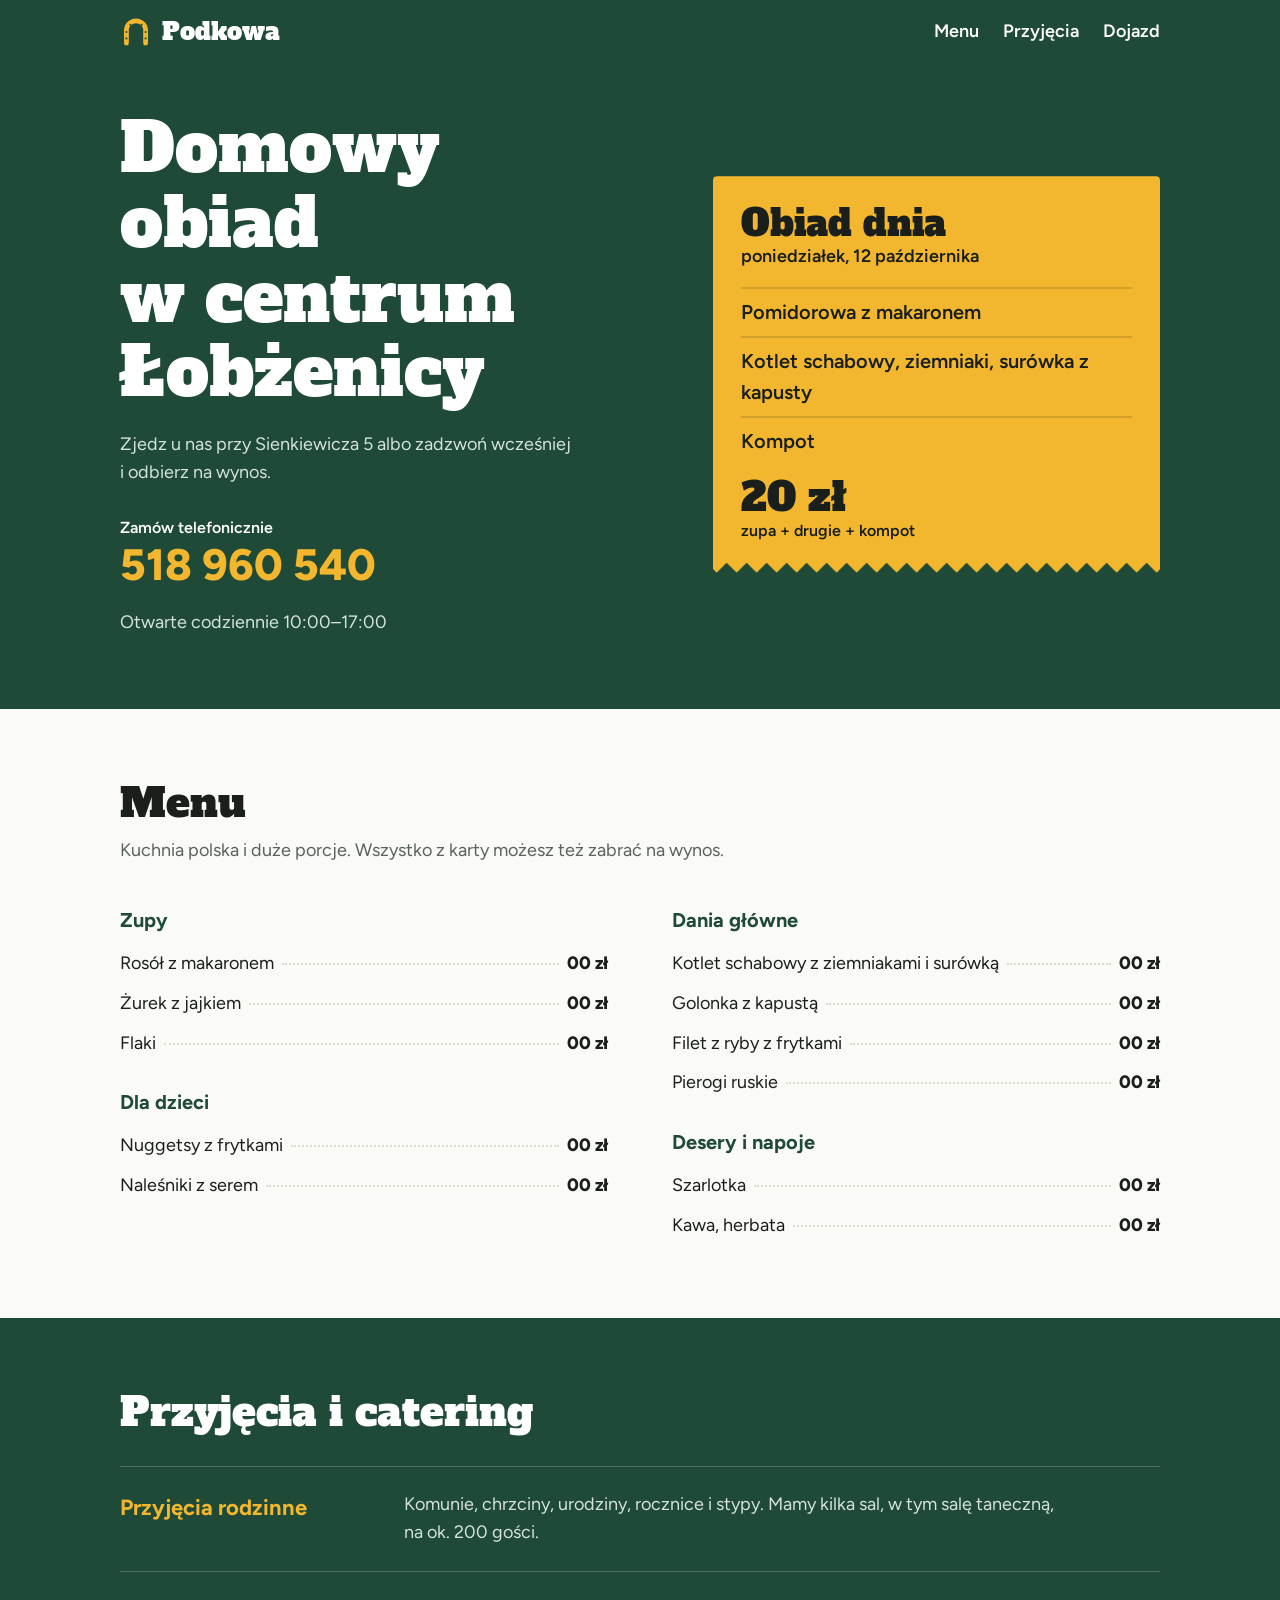
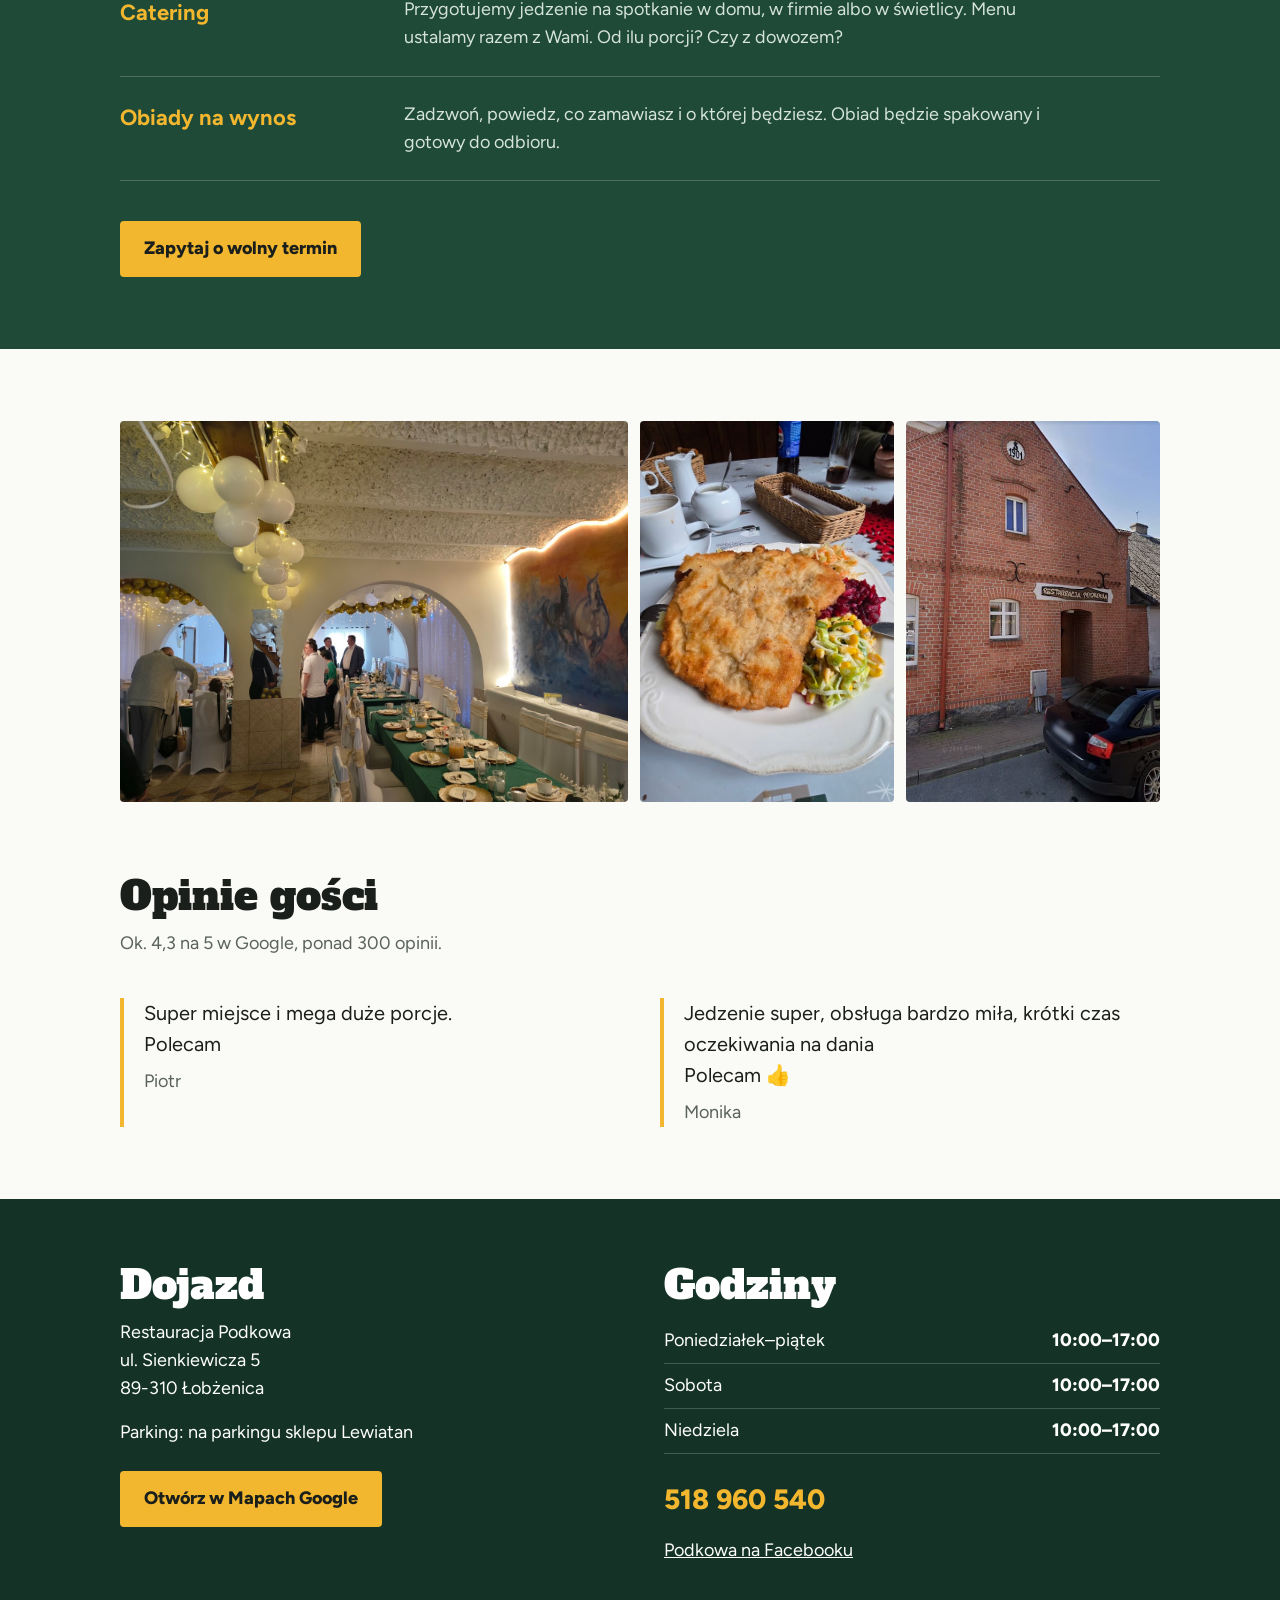
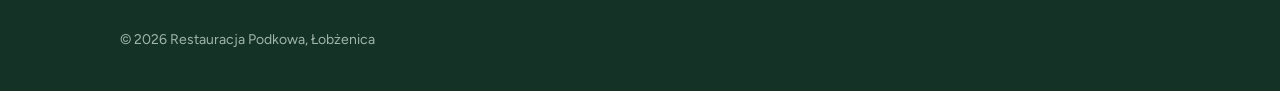
==== commit 2efa591c: "Usuniecie klasy check z wszystkich elementow oraz dodane inforamacji o tym gdzie parkowac" ====
--- a/index.html
+++ b/index.html
@@ -120,7 +120,7 @@
                     </div>
                     <div class="offer-row">
                         <h3>Catering</h3>
-                        <p>Przygotujemy jedzenie na spotkanie w domu, w firmie albo w świetlicy. Menu ustalamy razem z Wami. <span class="check">Od ilu porcji? Czy z dowozem?</span></p>
+                        <p>Przygotujemy jedzenie na spotkanie w domu, w firmie albo w świetlicy. Menu ustalamy razem z Wami. <span>Od ilu porcji? Czy z dowozem?</span></p>
                     </div>
                     <div class="offer-row">
                         <h3>Obiady na wynos</h3>
@@ -170,7 +170,7 @@
                     ul. Sienkiewicza 5<br>
                     89-310 Łobżenica
                 </address>
-                <p class="check">Parking: tu wpisać, gdzie najlepiej zaparkować.</p>
+                <p>Parking: na parkingu sklepu Lewiatan</p>
                 <a href="https://www.google.com/maps/search/?api=1&query=Restauracja+Podkowa+Sienkiewicza+5+%C5%81ob%C5%BCenica" class="btn" target="_blank" rel="noopener">Otwórz w Mapach Google</a>
             </div>
             <div>
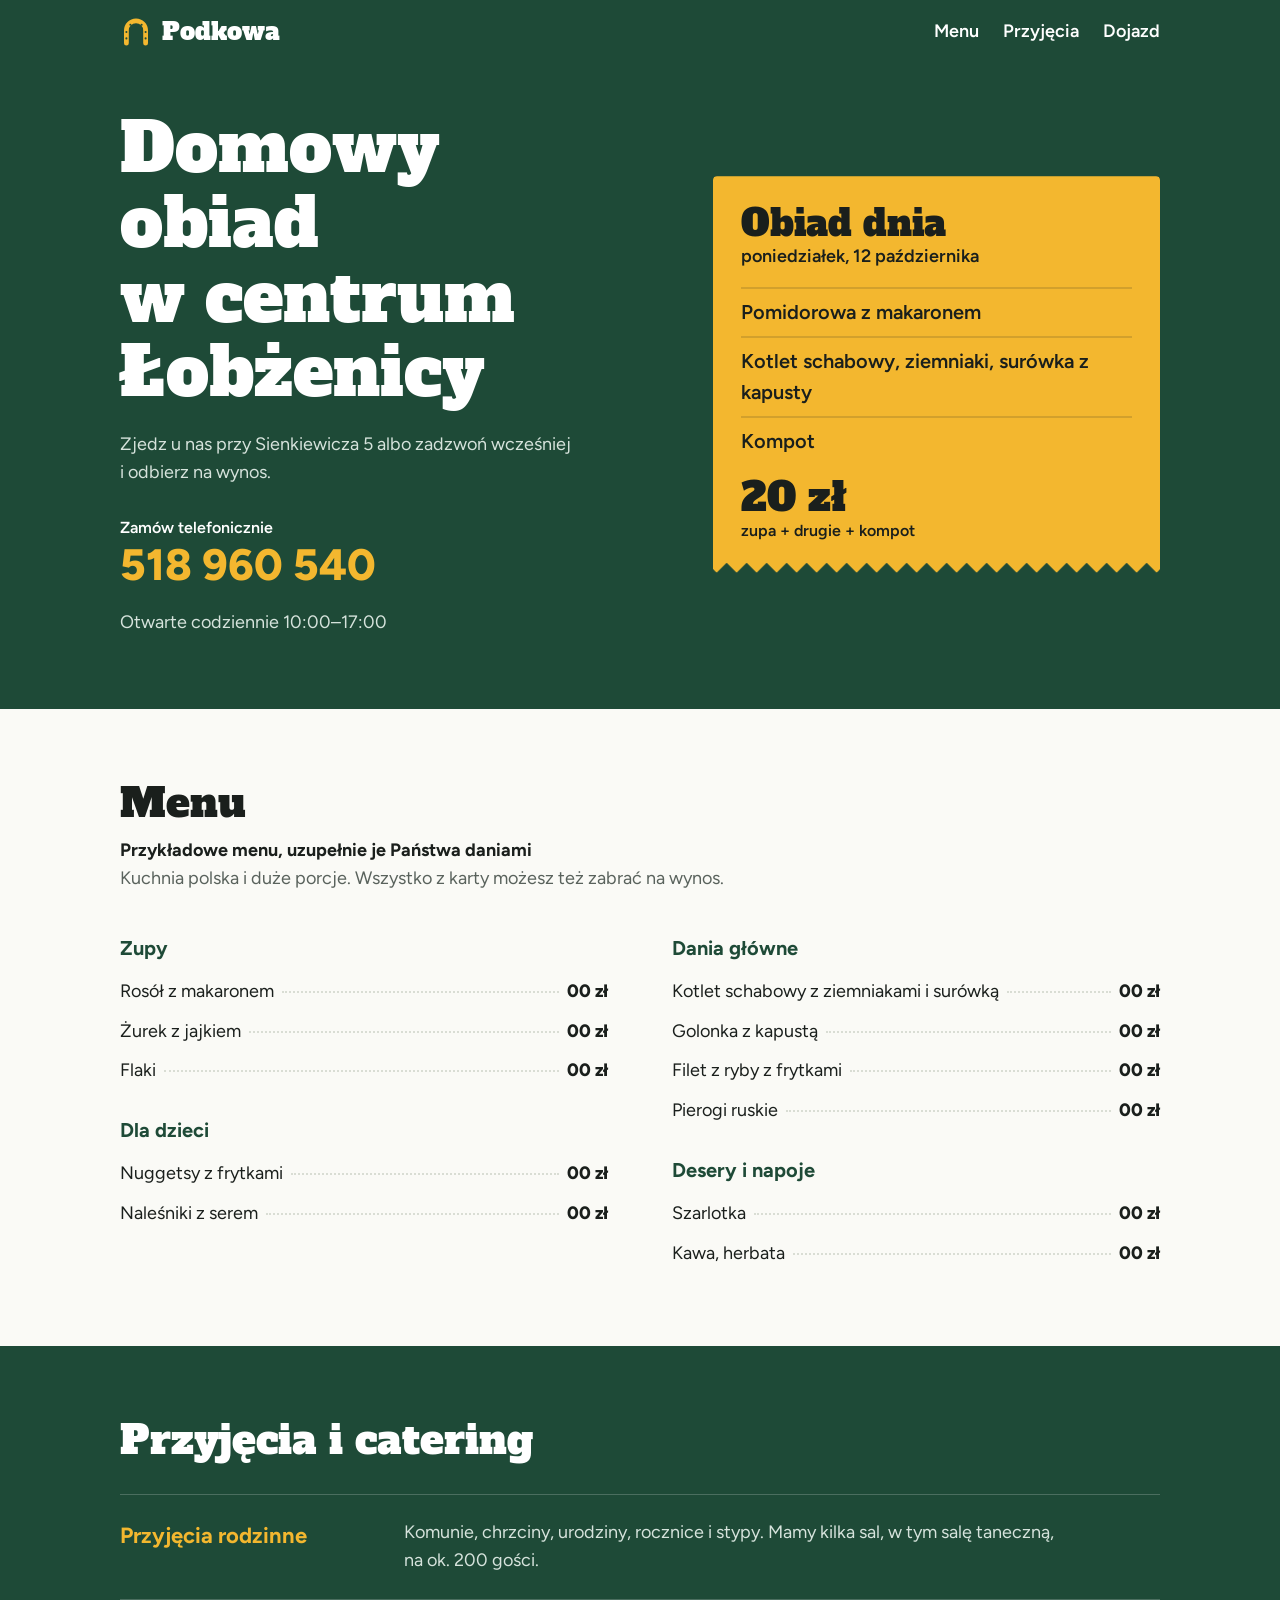
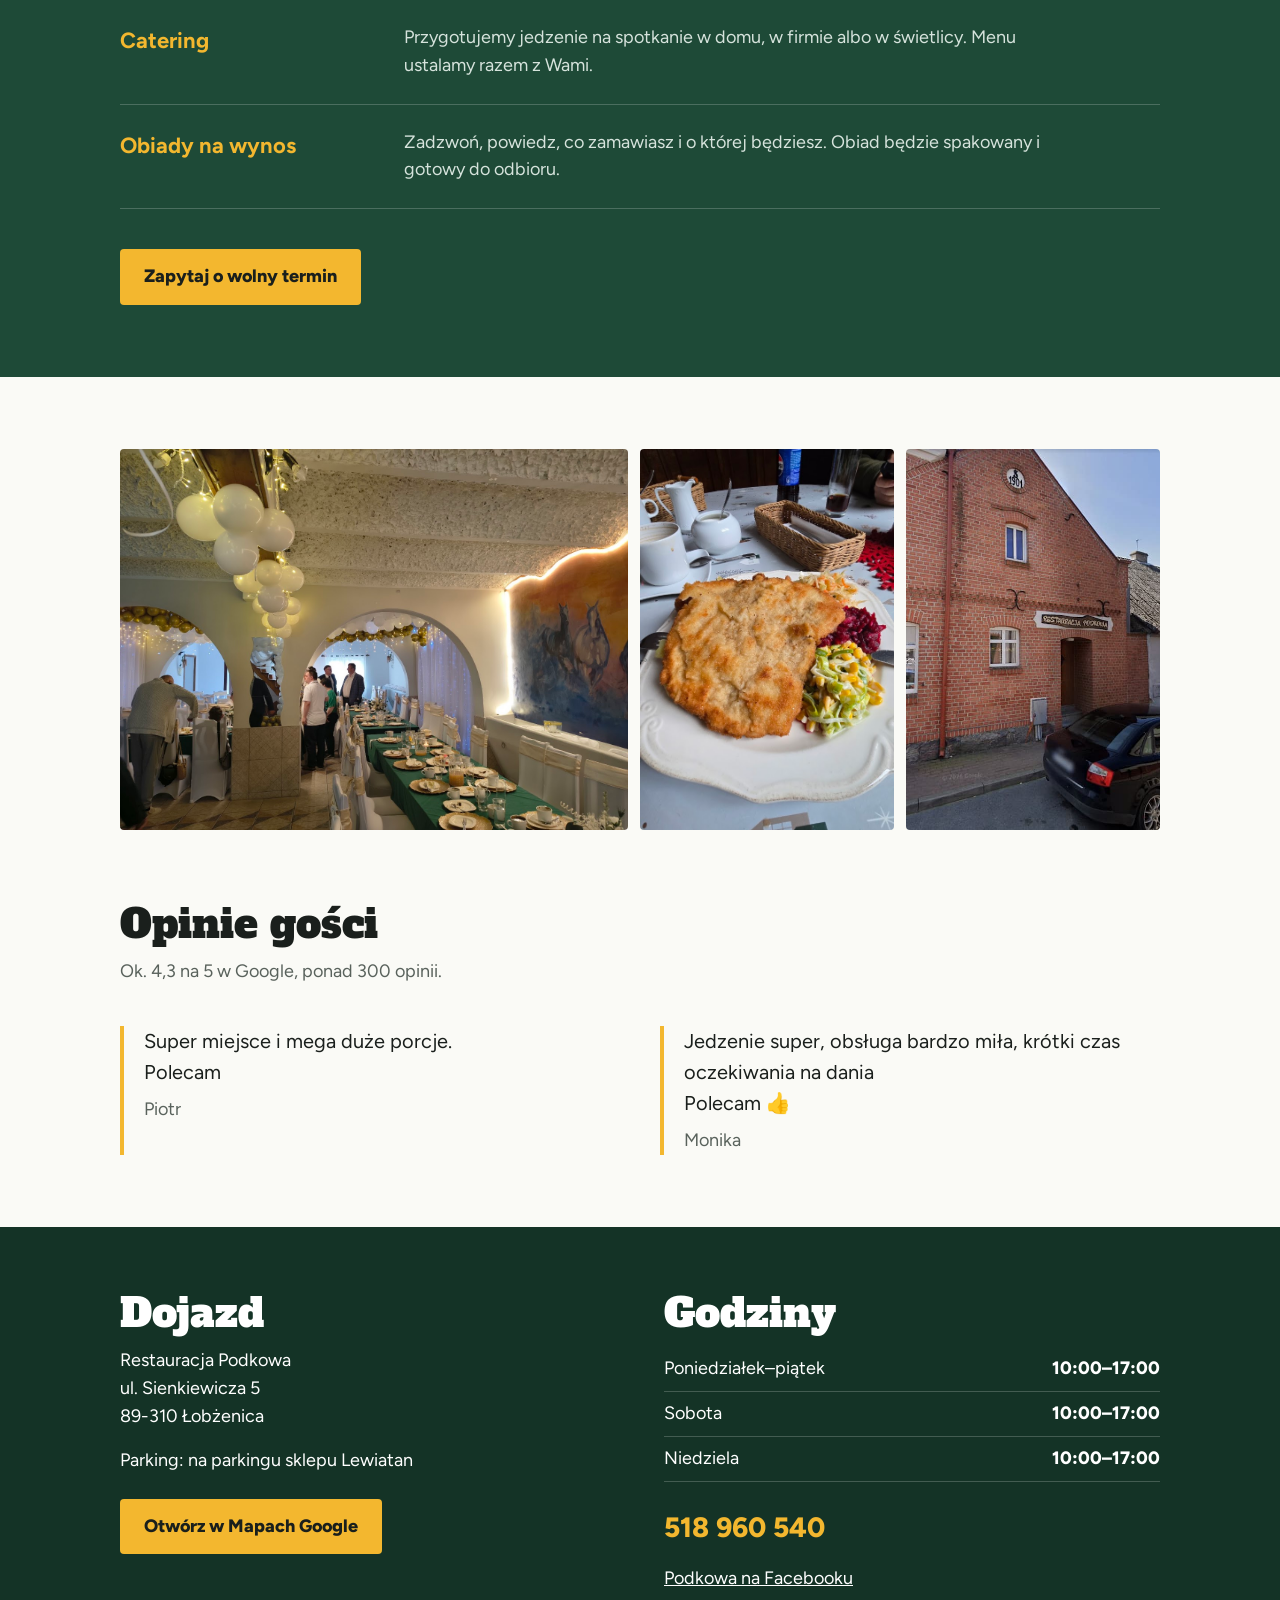
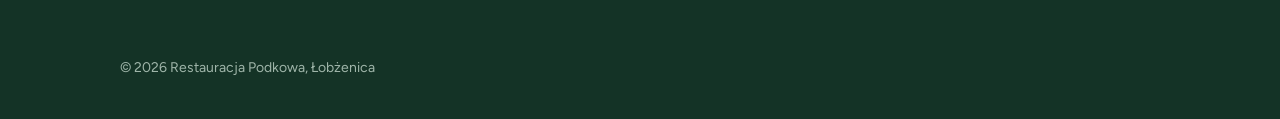
==== commit 7dd7084a: "Pod menu dodalem zdanie o tym ze jest ono przykladowe oraz usunalem pomocnicze pytanie z oferty cate" ====
--- a/index.html
+++ b/index.html
@@ -73,6 +73,7 @@
         <section id="menu" class="block">
             <div class="wrap">
                 <h2 class="block-title">Menu</h2>
+                <p><strong>Przykładowe menu, uzupełnie je Państwa daniami</strong></p>
                 <p class="block-lead">Kuchnia polska i duże porcje. Wszystko z karty możesz też zabrać na wynos.</p>
 
                 <!-- Całe menu i ceny są przykładowe -->
@@ -120,7 +121,7 @@
                     </div>
                     <div class="offer-row">
                         <h3>Catering</h3>
-                        <p>Przygotujemy jedzenie na spotkanie w domu, w firmie albo w świetlicy. Menu ustalamy razem z Wami. <span>Od ilu porcji? Czy z dowozem?</span></p>
+                        <p>Przygotujemy jedzenie na spotkanie w domu, w firmie albo w świetlicy. Menu ustalamy razem z Wami.</p>
                     </div>
                     <div class="offer-row">
                         <h3>Obiady na wynos</h3>
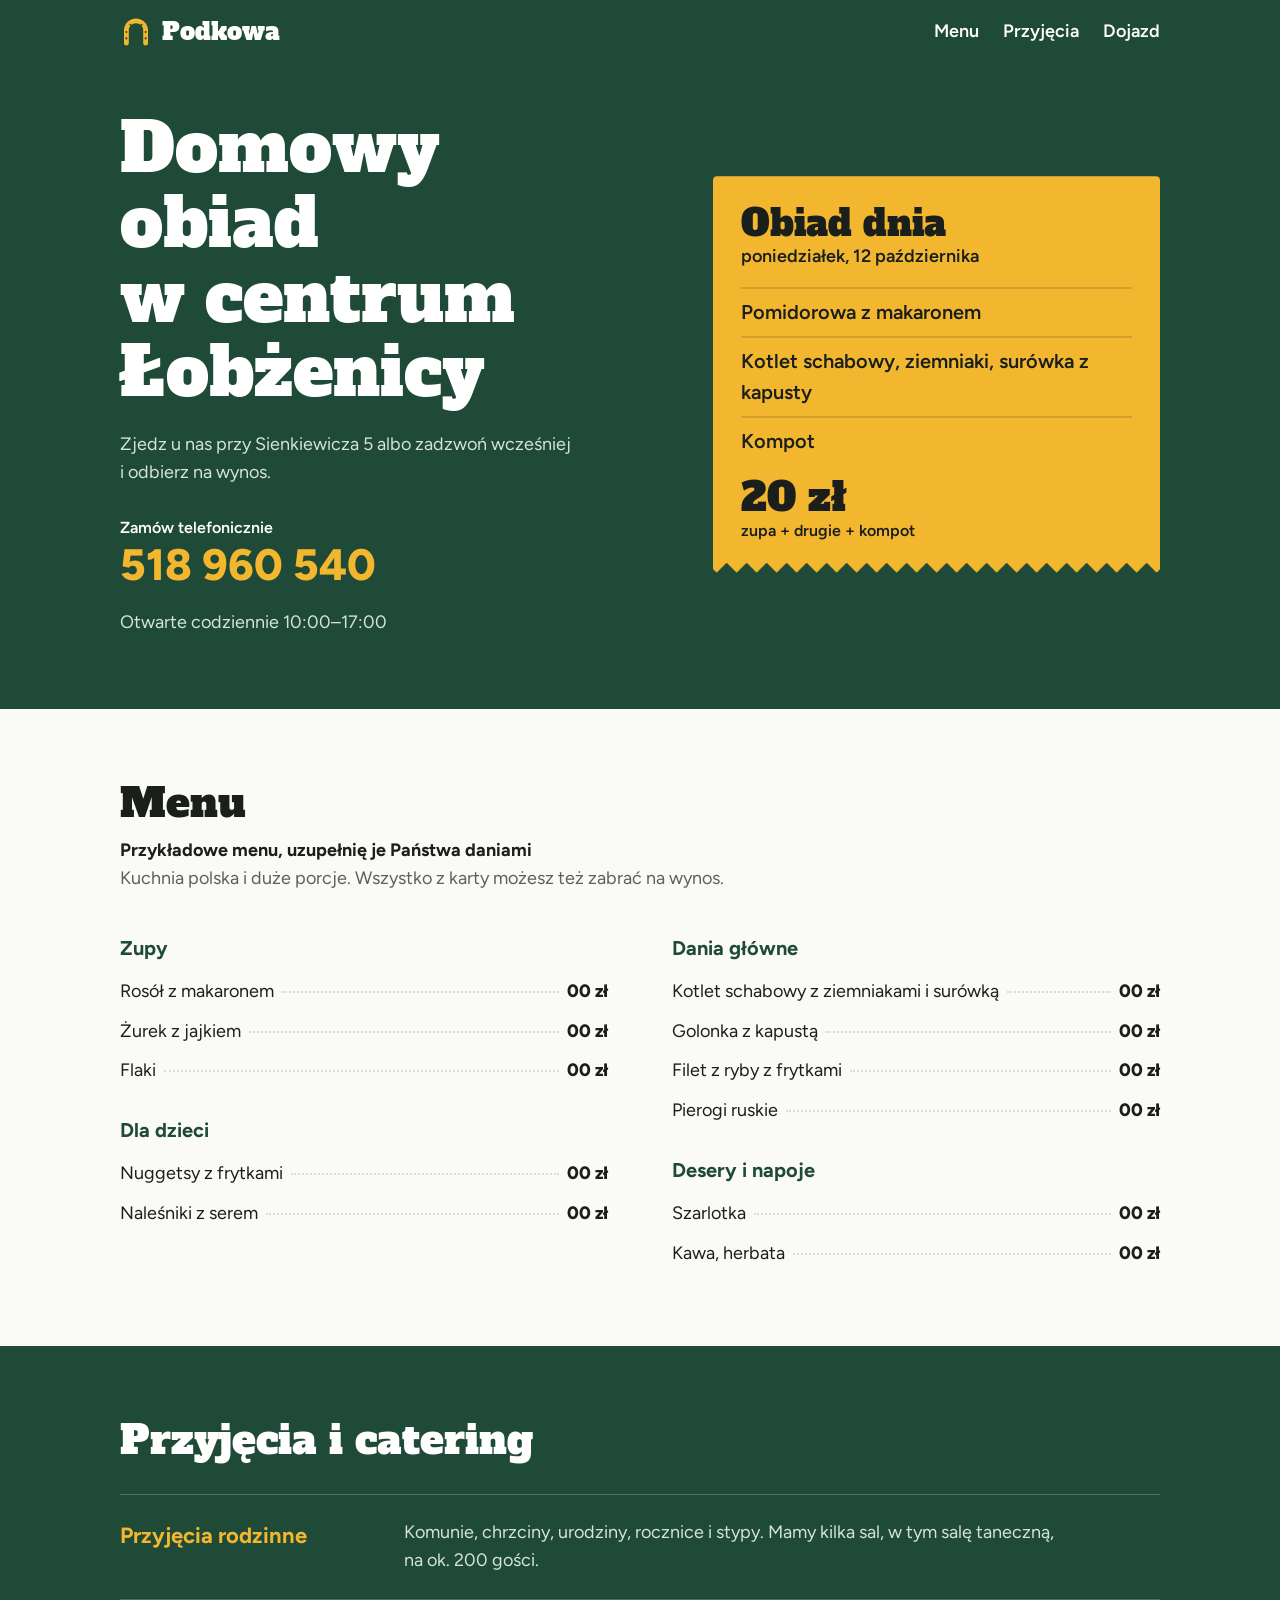
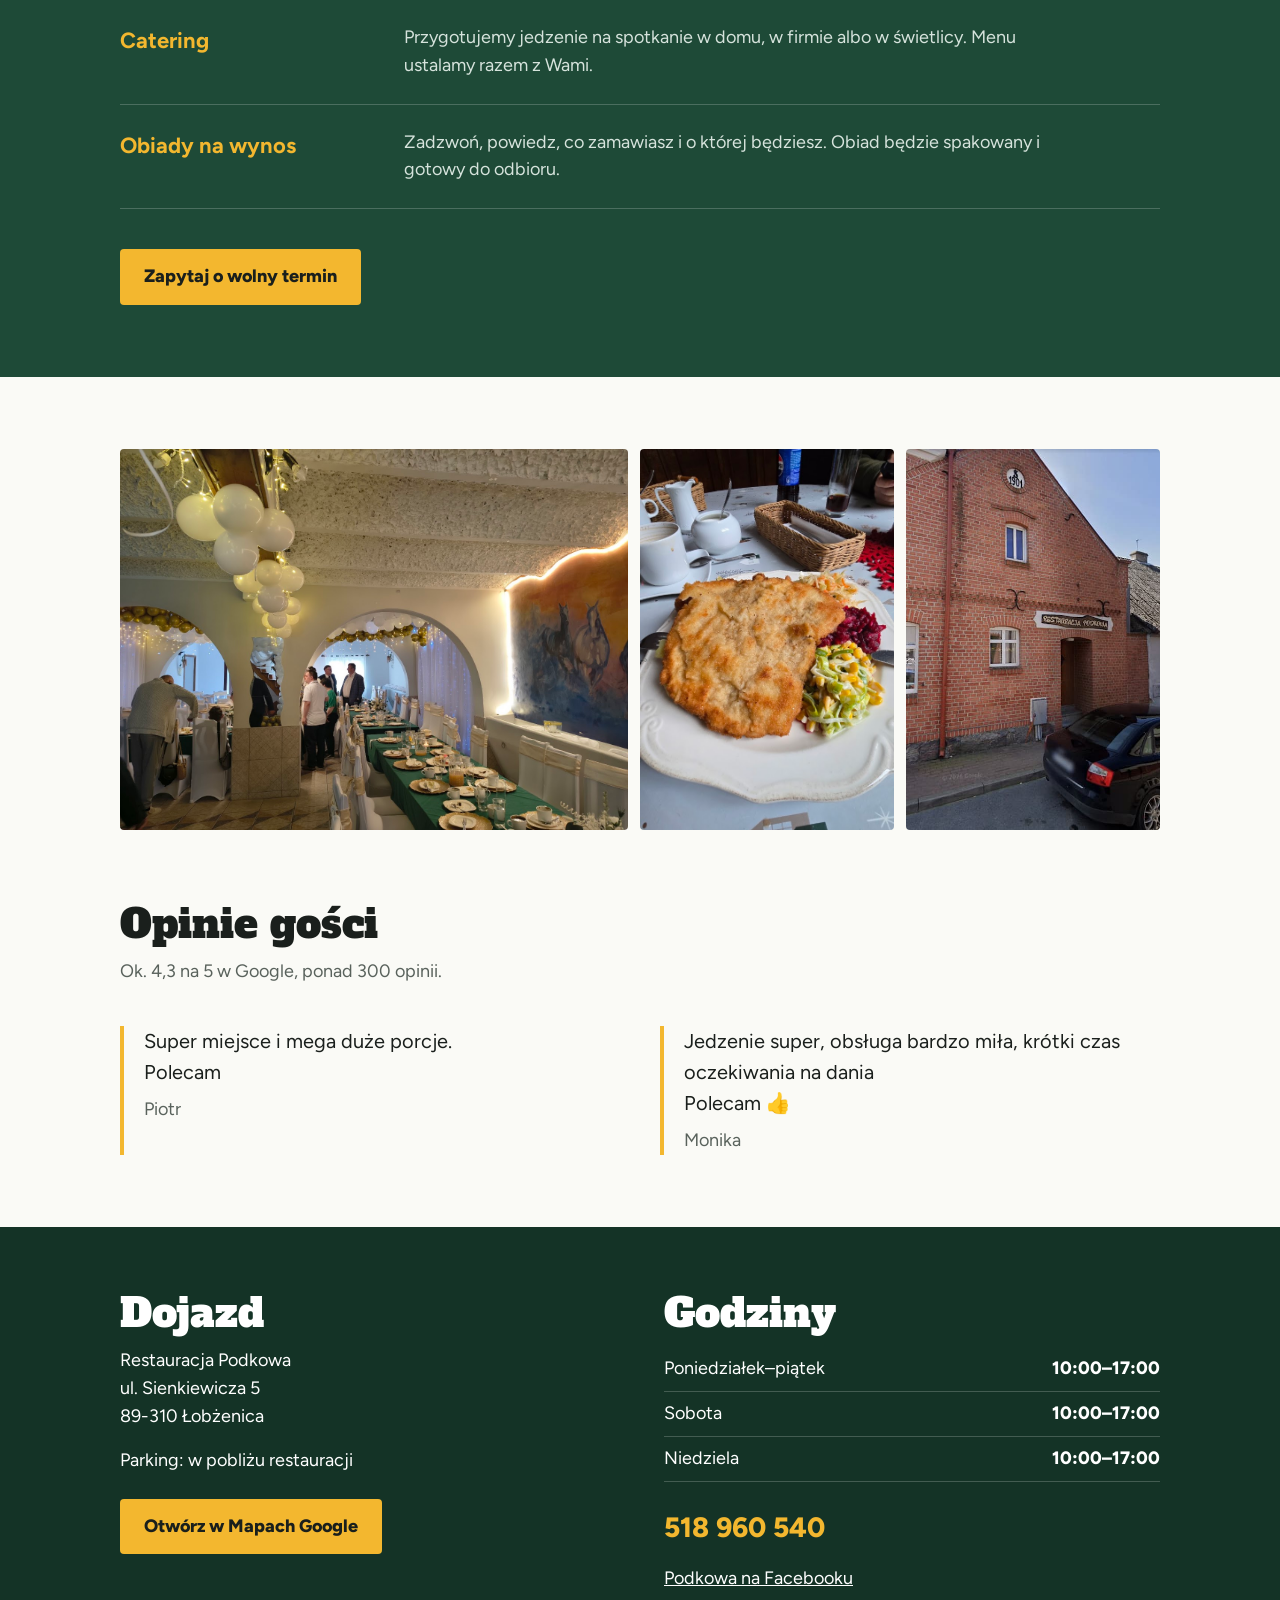
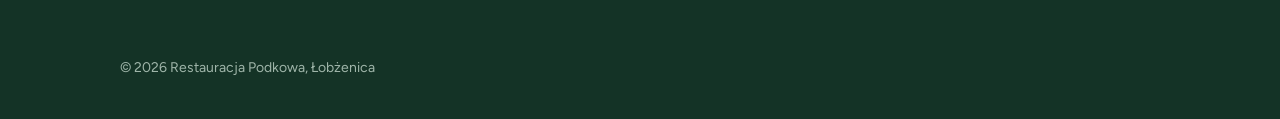
==== commit 88c9230c: "Poprawa literowki przy slowie uzupelnie oraz poprawa przy miejscu do parkowania" ====
--- a/index.html
+++ b/index.html
@@ -73,7 +73,7 @@
         <section id="menu" class="block">
             <div class="wrap">
                 <h2 class="block-title">Menu</h2>
-                <p><strong>Przykładowe menu, uzupełnie je Państwa daniami</strong></p>
+                <p><strong>Przykładowe menu, uzupełnię je Państwa daniami</strong></p>
                 <p class="block-lead">Kuchnia polska i duże porcje. Wszystko z karty możesz też zabrać na wynos.</p>
 
                 <!-- Całe menu i ceny są przykładowe -->
@@ -171,7 +171,7 @@
                     ul. Sienkiewicza 5<br>
                     89-310 Łobżenica
                 </address>
-                <p>Parking: na parkingu sklepu Lewiatan</p>
+                <p>Parking: w pobliżu restauracji</p>
                 <a href="https://www.google.com/maps/search/?api=1&query=Restauracja+Podkowa+Sienkiewicza+5+%C5%81ob%C5%BCenica" class="btn" target="_blank" rel="noopener">Otwórz w Mapach Google</a>
             </div>
             <div>
